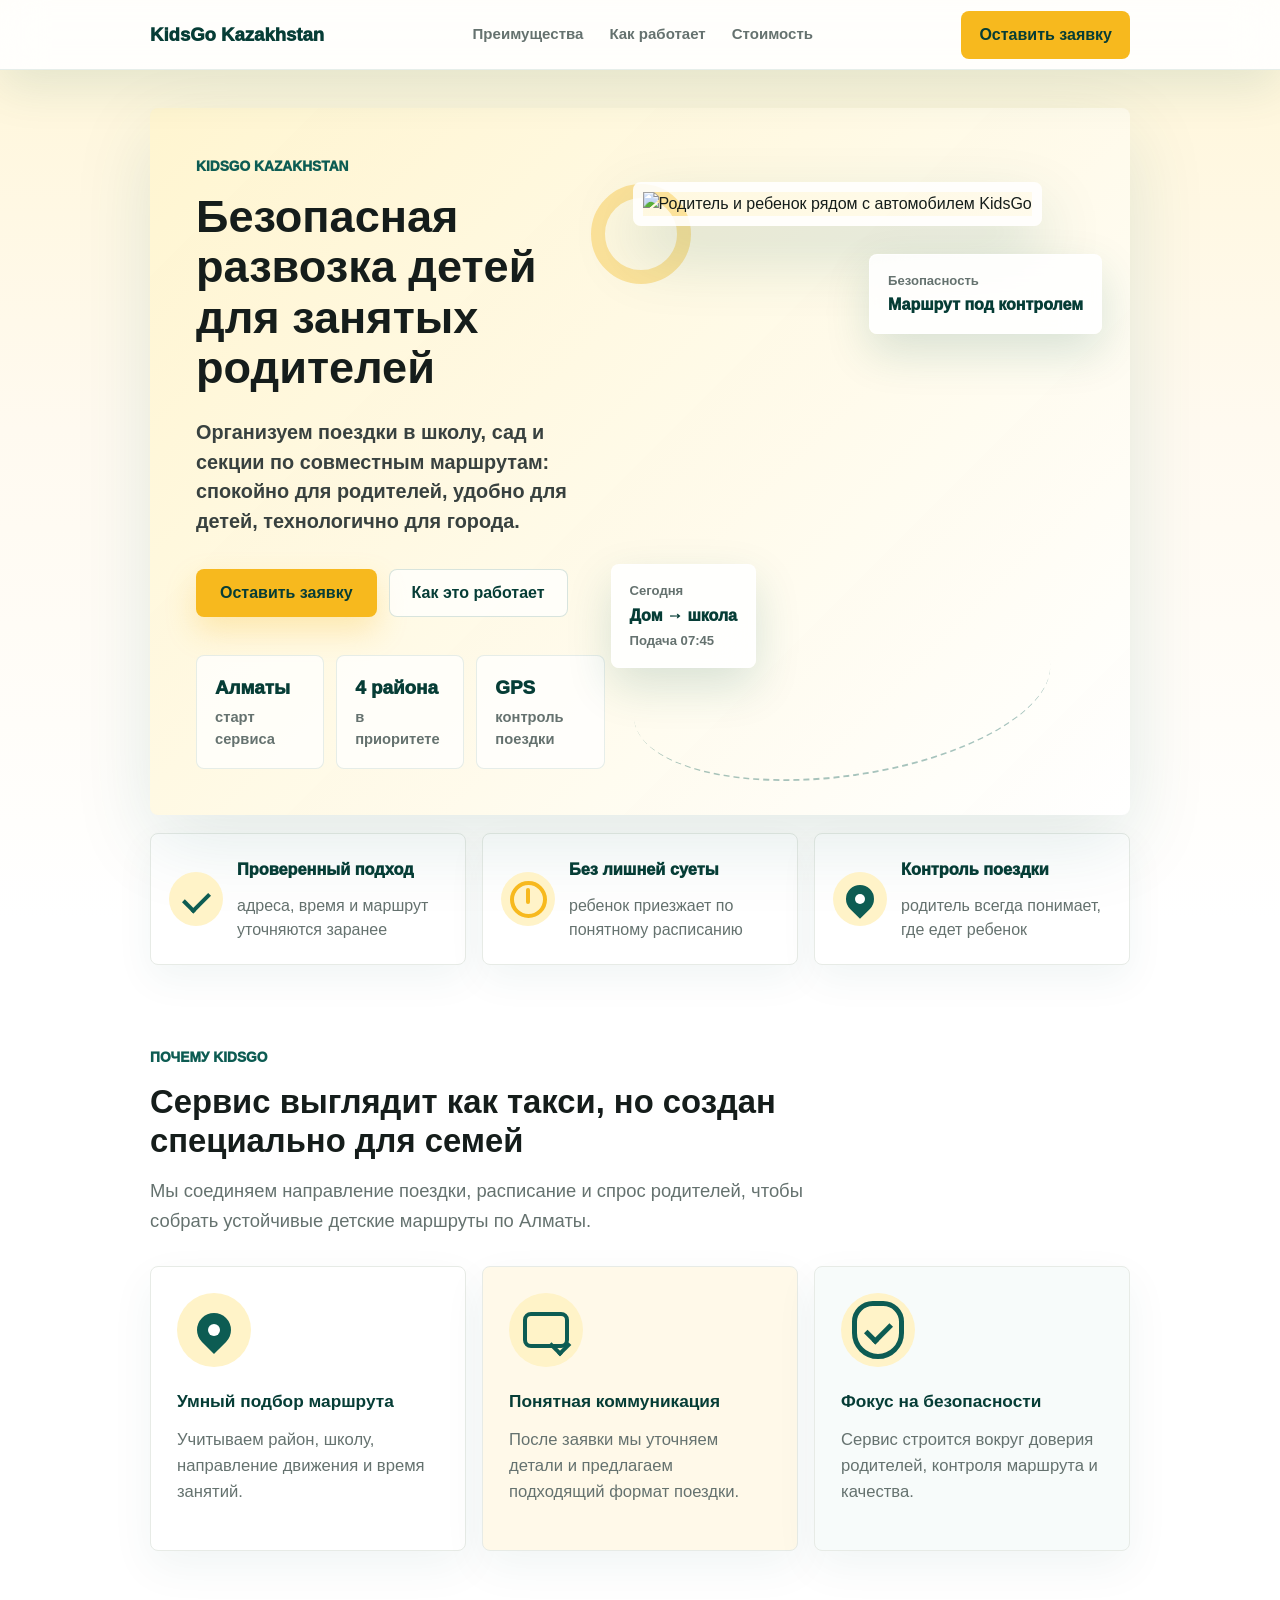
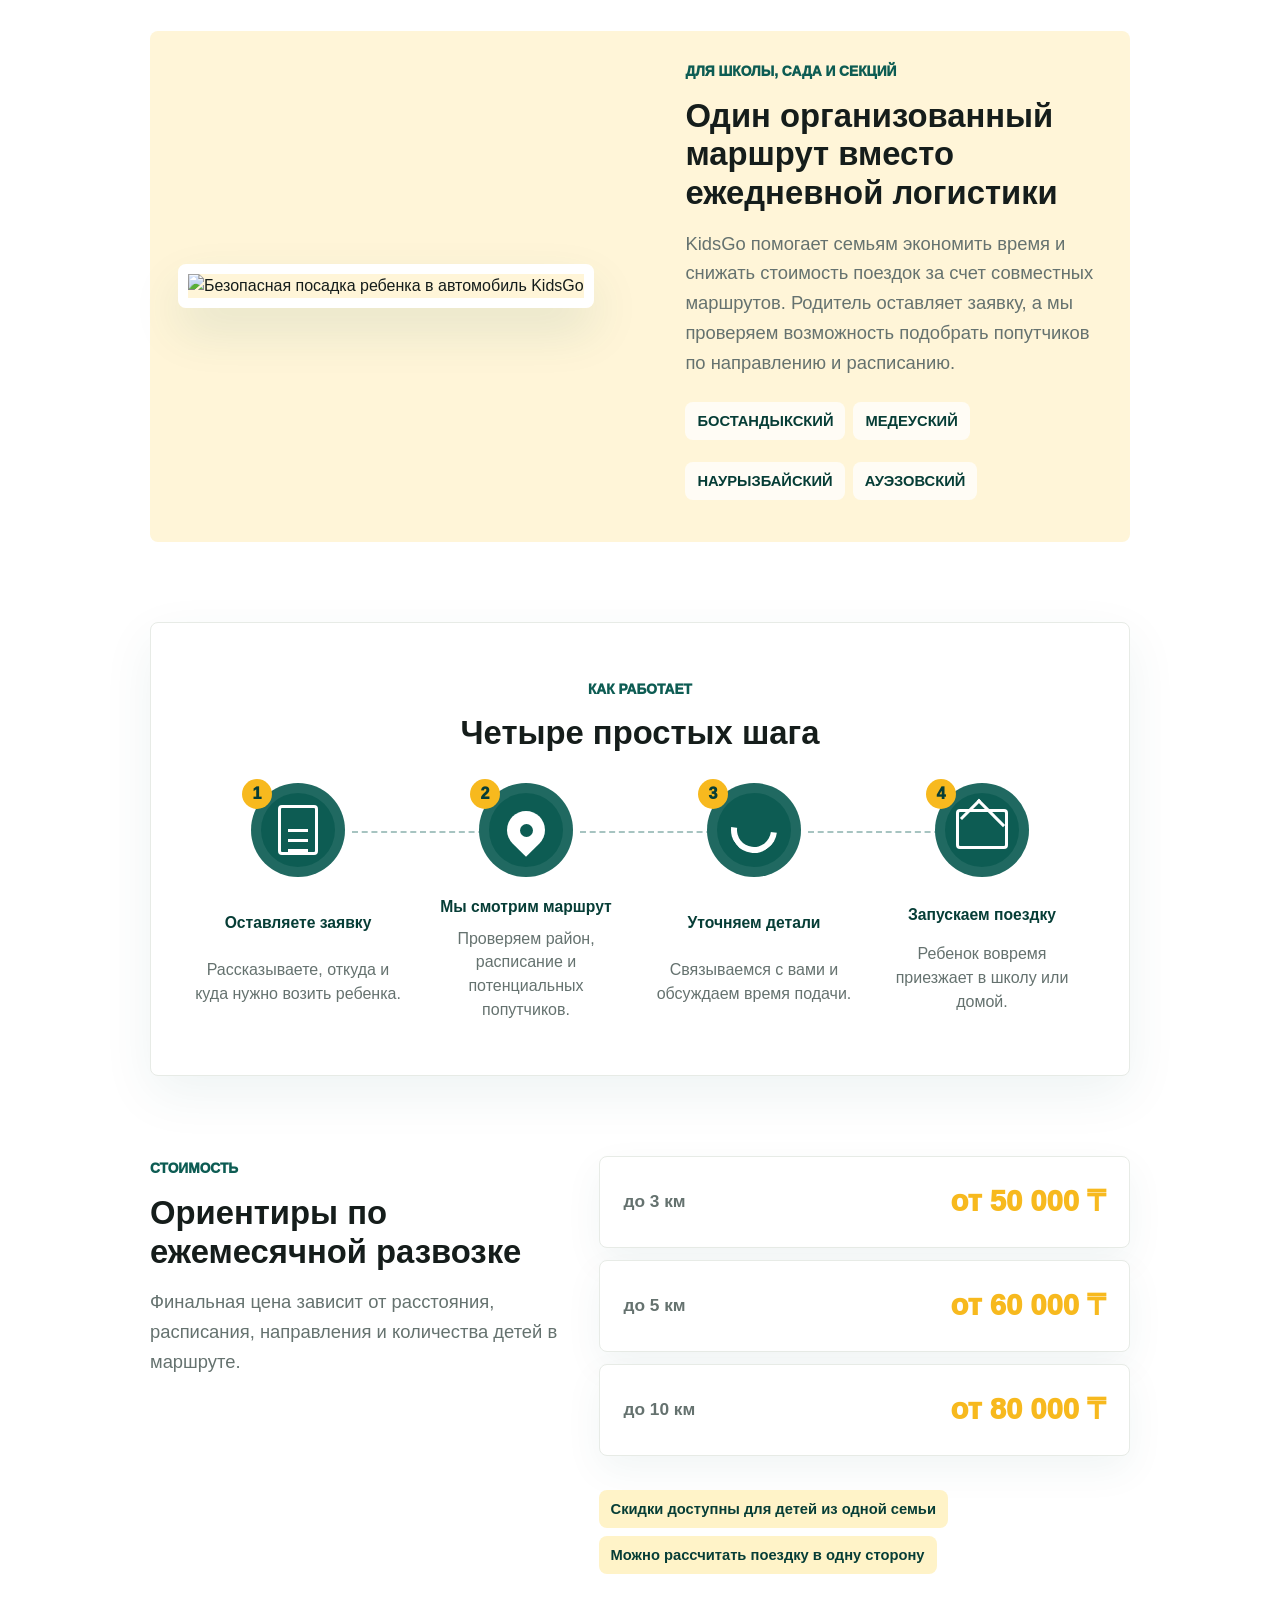
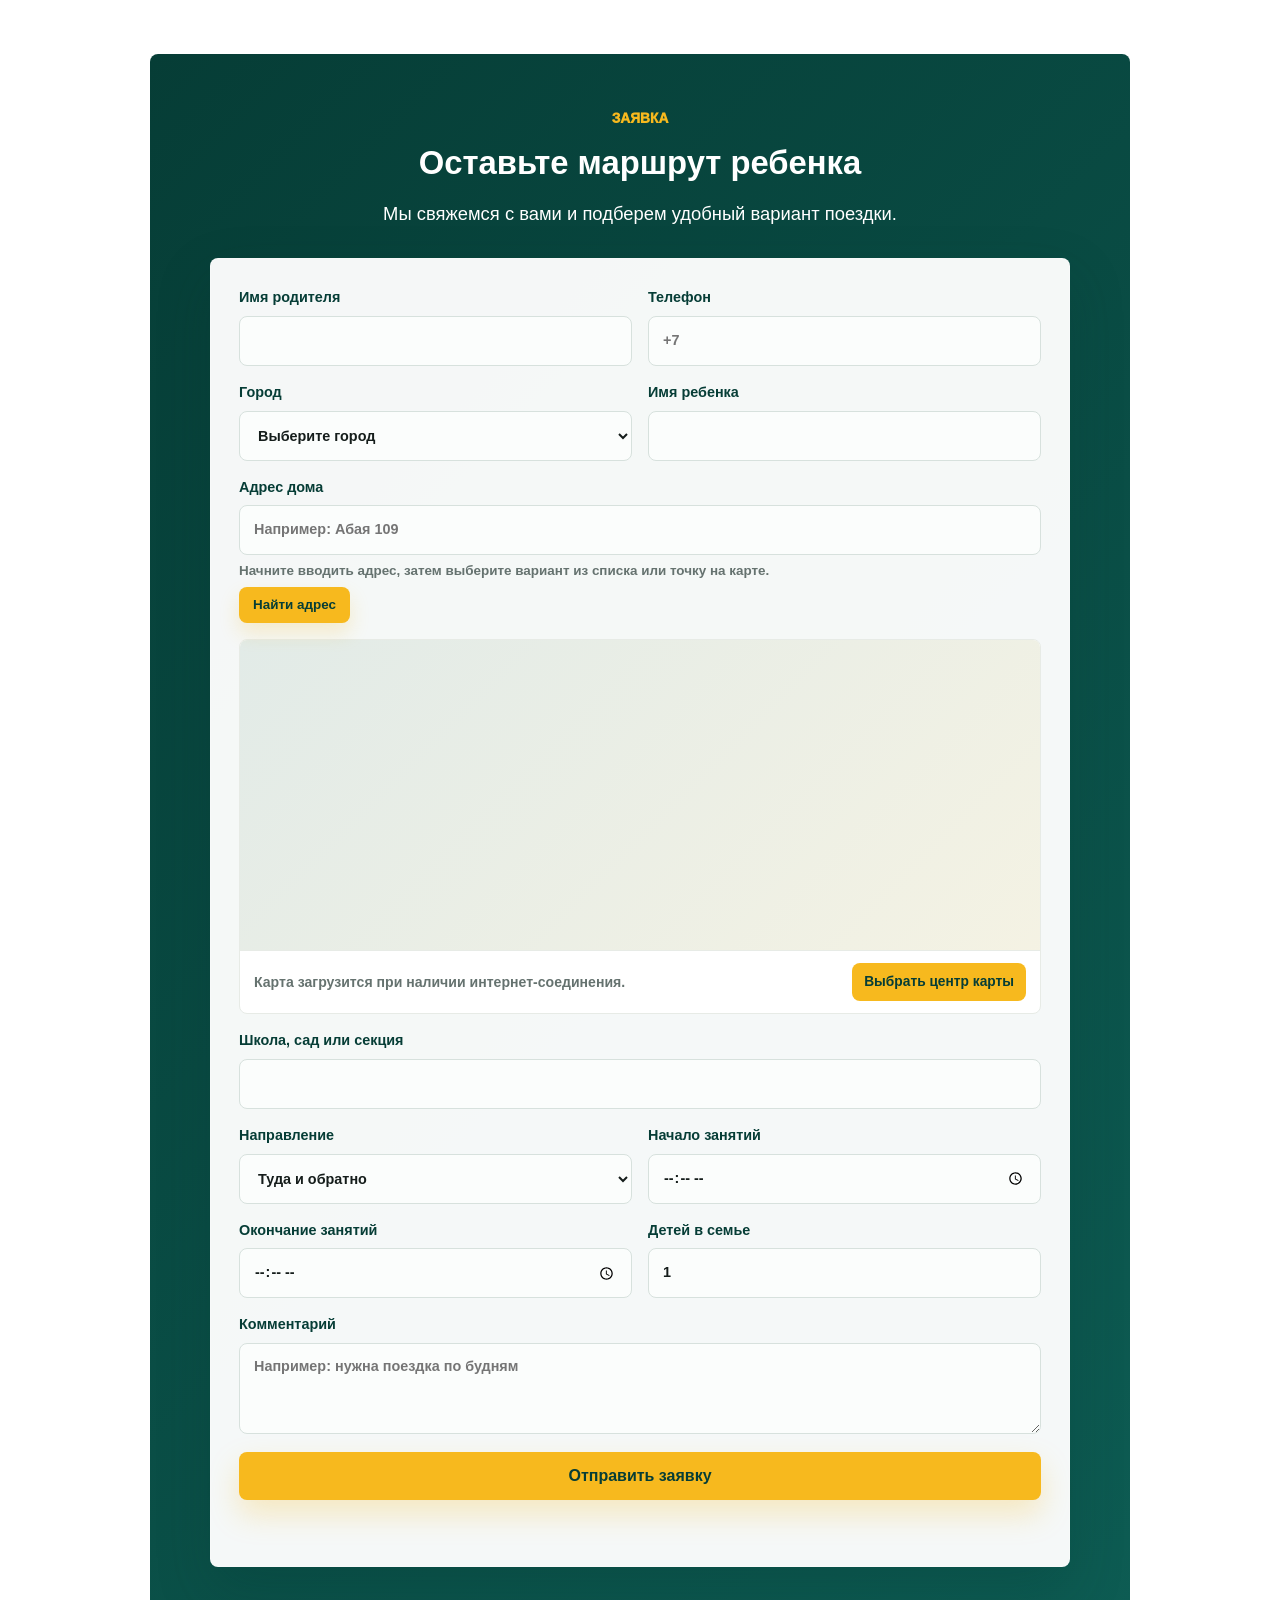
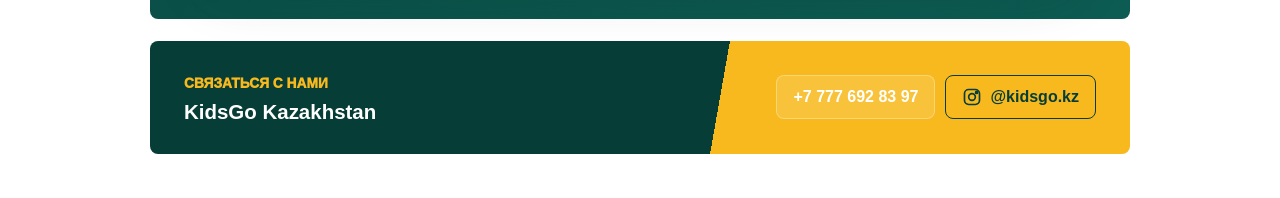
==== index.html @ fa51ca6f "Add files via upload" ====
<!doctype html>
<html lang="ru">
  <head>
    <meta charset="utf-8" />
    <meta name="viewport" content="width=device-width, initial-scale=1" />
    <title>KidsGo Kazakhstan</title>
    <meta
      name="description"
      content="KidsGo - современный сервис безопасной развозки детей в школу и домой в Алматы."
    />
    <link
      rel="stylesheet"
      href="https://unpkg.com/leaflet@1.9.4/dist/leaflet.css"
    />
    <link rel="stylesheet" href="styles.css" />
  </head>
  <body class="landing-page">
    <header class="landing-header">
      <a class="brand-lockup" href="#top" aria-label="KidsGo Kazakhstan">
        <span>KidsGo Kazakhstan</span>
      </a>
      <nav class="landing-nav" aria-label="Навигация">
        <a href="#why">Преимущества</a>
        <a href="#process">Как работает</a>
        <a href="#pricing">Стоимость</a>
      </nav>
      <a class="header-button" href="#request">Оставить заявку</a>
    </header>

    <main>
      <section class="hero-saas" id="top">
        <div class="hero-panel">
          <div class="hero-content">
            <span class="hero-kicker">KidsGo Kazakhstan</span>
            <h1>Безопасная развозка детей для занятых родителей</h1>
            <p>
              Организуем поездки в школу, сад и секции по совместным маршрутам:
              спокойно для родителей, удобно для детей, технологично для города.
            </p>
            <div class="hero-actions">
              <a class="primary-action" href="#request">Оставить заявку</a>
              <a class="secondary-action" href="#process">Как это работает</a>
            </div>
            <div class="hero-proof" aria-label="Ключевые показатели">
              <div>
                <strong>Алматы</strong>
                <span>старт сервиса</span>
              </div>
              <div>
                <strong>4 района</strong>
                <span>в приоритете</span>
              </div>
              <div>
                <strong>GPS</strong>
                <span>контроль поездки</span>
              </div>
            </div>
          </div>
          <div class="hero-media">
            <img src="assets/hero-parent-car.png" alt="Родитель и ребенок рядом с автомобилем KidsGo" />
            <div class="floating-card route-widget">
              <span>Сегодня</span>
              <strong>Дом → школа</strong>
              <small>Подача 07:45</small>
            </div>
            <div class="floating-card safety-widget">
              <span>Безопасность</span>
              <strong>Маршрут под контролем</strong>
            </div>
          </div>
        </div>
      </section>

      <section class="trust-strip" aria-label="Основные преимущества">
        <div>
          <span class="mini-icon check-icon"></span>
          <strong>Проверенный подход</strong>
          <p>адреса, время и маршрут уточняются заранее</p>
        </div>
        <div>
          <span class="mini-icon time-icon"></span>
          <strong>Без лишней суеты</strong>
          <p>ребенок приезжает по понятному расписанию</p>
        </div>
        <div>
          <span class="mini-icon location-icon"></span>
          <strong>Контроль поездки</strong>
          <p>родитель всегда понимает, где едет ребенок</p>
        </div>
      </section>

      <section class="section-block why-section" id="why">
        <div class="section-heading">
          <span>Почему KidsGo</span>
          <h2>Сервис выглядит как такси, но создан специально для семей</h2>
          <p>
            Мы соединяем направление поездки, расписание и спрос родителей, чтобы
            собрать устойчивые детские маршруты по Алматы.
          </p>
        </div>
        <div class="feature-grid">
          <article>
            <span class="feature-icon route-icon"></span>
            <h3>Умный подбор маршрута</h3>
            <p>Учитываем район, школу, направление движения и время занятий.</p>
          </article>
          <article>
            <span class="feature-icon chat-icon"></span>
            <h3>Понятная коммуникация</h3>
            <p>После заявки мы уточняем детали и предлагаем подходящий формат поездки.</p>
          </article>
          <article>
            <span class="feature-icon shield-soft-icon"></span>
            <h3>Фокус на безопасности</h3>
            <p>Сервис строится вокруг доверия родителей, контроля маршрута и качества.</p>
          </article>
        </div>
      </section>

      <section class="photo-story section-block">
        <div class="story-photo">
          <img src="assets/trust-ride.png" alt="Безопасная посадка ребенка в автомобиль KidsGo" />
        </div>
        <div class="story-copy">
          <span>Для школы, сада и секций</span>
          <h2>Один организованный маршрут вместо ежедневной логистики</h2>
          <p>
            KidsGo помогает семьям экономить время и снижать стоимость поездок за
            счет совместных маршрутов. Родитель оставляет заявку, а мы проверяем
            возможность подобрать попутчиков по направлению и расписанию.
          </p>
          <div class="district-pills">
            <span>Бостандыкский</span>
            <span>Медеуский</span>
            <span>Наурызбайский</span>
            <span>Ауэзовский</span>
          </div>
        </div>
      </section>

      <section class="section-block process-section" id="process">
        <div class="section-heading center">
          <span>Как работает</span>
          <h2>Четыре простых шага</h2>
        </div>
        <div class="process-track">
          <article>
            <span>1</span>
            <div class="process-icon form-step"></div>
            <h3>Оставляете заявку</h3>
            <p>Рассказываете, откуда и куда нужно возить ребенка.</p>
          </article>
          <article>
            <span>2</span>
            <div class="process-icon route-step"></div>
            <h3>Мы смотрим маршрут</h3>
            <p>Проверяем район, расписание и потенциальных попутчиков.</p>
          </article>
          <article>
            <span>3</span>
            <div class="process-icon call-step"></div>
            <h3>Уточняем детали</h3>
            <p>Связываемся с вами и обсуждаем время подачи.</p>
          </article>
          <article>
            <span>4</span>
            <div class="process-icon school-step"></div>
            <h3>Запускаем поездку</h3>
            <p>Ребенок вовремя приезжает в школу или домой.</p>
          </article>
        </div>
      </section>

      <section class="pricing-section section-block" id="pricing">
        <div class="section-heading">
          <span>Стоимость</span>
          <h2>Ориентиры по ежемесячной развозке</h2>
          <p>
            Финальная цена зависит от расстояния, расписания, направления и
            количества детей в маршруте.
          </p>
        </div>
        <div class="pricing-grid">
          <article>
            <span>до 3 км</span>
            <strong>от 50 000 ₸</strong>
          </article>
          <article>
            <span>до 5 км</span>
            <strong>от 60 000 ₸</strong>
          </article>
          <article>
            <span>до 10 км</span>
            <strong>от 80 000 ₸</strong>
          </article>
        </div>
        <div class="pricing-note">
          <span>Скидки доступны для детей из одной семьи</span>
          <span>Можно рассчитать поездку в одну сторону</span>
        </div>
      </section>

      <section class="application-section section-block" id="request">
        <div class="section-heading center">
          <span>Заявка</span>
          <h2>Оставьте маршрут ребенка</h2>
          <p>Мы свяжемся с вами и подберем удобный вариант поездки.</p>
        </div>

        <form class="lead-form compact-form" id="leadForm">
          <div class="form-grid">
            <label>
              Имя родителя
              <input name="parentName" autocomplete="name" required />
            </label>
            <label>
              Телефон
              <input
                name="phone"
                type="tel"
                inputmode="tel"
                autocomplete="tel"
                placeholder="+7"
                required
              />
            </label>
            <label>
              Город
              <select name="district" required>
                <option value="">Выберите город</option>
                <option>Алматы</option>
                <option>Астана</option>
                <option>Шымкент</option>
                <option>Другой город Казахстана</option>
              </select>
            </label>
            <label>
              Имя ребенка
              <input name="childName" required />
            </label>
            <label class="span-2 address-field">
              Адрес дома
              <input
                name="homeAddress"
                autocomplete="off"
                placeholder="Например: Абая 109"
                data-address-input
                required
              />
              <span class="address-status" data-address-status>
                Начните вводить адрес, затем выберите вариант из списка или точку на карте.
              </span>
              <div class="address-actions">
                <button type="button" data-search-address>Найти адрес</button>
              </div>
              <div class="address-suggestions" data-address-suggestions hidden></div>
            </label>
            <div class="span-2 address-map-shell">
              <div class="address-map" id="homeMap" aria-label="Карта для выбора адреса дома"></div>
              <div class="map-helper">
                <span data-map-helper>Если адреса нет в списке, поставьте точку на карте вручную.</span>
                <button type="button" data-use-map-center>Выбрать центр карты</button>
              </div>
              <input type="hidden" name="homeLat" data-home-lat />
              <input type="hidden" name="homeLng" data-home-lng />
            </div>
            <label class="span-2">
              Школа, сад или секция
              <input name="schoolAddress" required />
            </label>
            <label>
              Направление
              <select name="direction" required>
                <option>Туда и обратно</option>
                <option>Только утром</option>
                <option>Только домой</option>
              </select>
            </label>
            <label>
              Начало занятий
              <input name="startTime" type="time" required />
            </label>
            <label>
              Окончание занятий
              <input name="endTime" type="time" required />
            </label>
            <label>
              Детей в семье
              <input name="childrenCount" type="number" min="1" max="6" value="1" required />
            </label>
            <label class="span-2">
              Комментарий
              <textarea
                name="comment"
                rows="3"
                placeholder="Например: нужна поездка по будням"
              ></textarea>
            </label>
          </div>
          <button class="primary-action form-submit" type="submit">
            Отправить заявку
          </button>
          <p class="form-message" id="formMessage" role="status" aria-live="polite"></p>
        </form>
      </section>

      <section class="contact-section">
        <div>
          <span>Связаться с нами</span>
          <h2>KidsGo Kazakhstan</h2>
        </div>
        <div class="contact-actions">
          <a href="tel:+77776928397">+7 777 692 83 97</a>
          <a
            class="instagram-link"
            href="https://www.instagram.com/kidsgo.kz/"
            target="_blank"
            rel="noopener noreferrer"
            aria-label="Instagram KidsGo Kazakhstan"
          >
            <svg viewBox="0 0 24 24" aria-hidden="true">
              <rect x="3" y="3" width="18" height="18" rx="5"></rect>
              <circle cx="12" cy="12" r="4"></circle>
              <circle cx="17.5" cy="6.5" r="1.2"></circle>
            </svg>
            @kidsgo.kz
          </a>
        </div>
      </section>
    </main>

    <div class="toast" data-toast role="status" aria-live="polite"></div>
    <script src="https://unpkg.com/leaflet@1.9.4/dist/leaflet.js"></script>
    <script src="script.js"></script>
  </body>
</html>
---- styles.css ----
:root {
  --teal: #0d5c53;
  --teal-700: #08463f;
  --teal-900: #04312c;
  --yellow: #f4c430;
  --yellow-soft: #fff3bd;
  --coral: #ef7b65;
  --blue: #2f73b7;
  --sage: #e7f1ed;
  --cream: #fbfaf3;
  --white: #ffffff;
  --ink: #132522;
  --muted: #657571;
  --line: #dce8e3;
  --shadow: 0 18px 50px rgba(7, 60, 54, 0.14);
}

* {
  box-sizing: border-box;
}

html {
  scroll-behavior: smooth;
  scroll-padding-top: 68px;
}

body {
  margin: 0;
  color: var(--ink);
  background:
    linear-gradient(180deg, rgba(231, 241, 237, 0.7), rgba(251, 250, 243, 0)),
    var(--cream);
  font-family: Inter, "Segoe UI", Arial, sans-serif;
  line-height: 1.5;
}

a {
  color: inherit;
  text-decoration: none;
}

button,
input,
select,
textarea {
  font: inherit;
}

.site-header {
  position: sticky;
  top: 0;
  z-index: 20;
  display: flex;
  min-height: 74px;
  align-items: center;
  justify-content: space-between;
  gap: 22px;
  padding: 0 42px;
  border-bottom: 1px solid rgba(220, 232, 227, 0.92);
  background: rgba(255, 255, 255, 0.9);
  backdrop-filter: blur(18px);
}

.brand {
  display: inline-flex;
  align-items: center;
  gap: 12px;
  font-weight: 900;
}

.brand-mark {
  display: grid;
  width: 44px;
  height: 44px;
  place-items: center;
  border-radius: 8px;
  color: var(--teal-900);
  background: var(--yellow);
  box-shadow: 0 10px 24px rgba(244, 196, 48, 0.22);
}

.brand strong,
.brand small {
  display: block;
}

.brand small {
  color: var(--muted);
  font-size: 0.76rem;
  font-weight: 800;
}

.site-nav {
  display: flex;
  align-items: center;
  gap: 28px;
  color: var(--muted);
  font-size: 0.95rem;
  font-weight: 800;
}

.site-nav a {
  transition: color 0.2s ease;
}

.site-nav a:hover {
  color: var(--teal);
}

.menu-button {
  display: none;
  width: 44px;
  height: 44px;
  padding: 0;
  border: 1px solid var(--line);
  border-radius: 8px;
  background: var(--white);
}

.menu-button span {
  display: block;
  width: 20px;
  height: 2px;
  margin: 5px auto;
  background: var(--teal);
}

.button {
  display: inline-flex;
  min-height: 48px;
  align-items: center;
  justify-content: center;
  padding: 0 22px;
  border: 1px solid transparent;
  border-radius: 8px;
  cursor: pointer;
  font-weight: 900;
  transition: transform 0.2s ease, box-shadow 0.2s ease, background 0.2s ease;
}

.button:hover {
  transform: translateY(-1px);
}

.button-primary {
  color: var(--teal-900);
  background: var(--yellow);
  box-shadow: 0 14px 30px rgba(244, 196, 48, 0.28);
}

.button-light {
  color: var(--white);
  border-color: rgba(255, 255, 255, 0.46);
  background: rgba(255, 255, 255, 0.13);
}

.button-outline {
  color: var(--teal);
  border-color: rgba(13, 92, 83, 0.35);
  background: var(--white);
}

.button-danger {
  color: #982817;
  border-color: #f0b7ac;
  background: #fff2ef;
}

.hero {
  min-height: 82vh;
  display: flex;
  align-items: center;
  padding: 92px 42px;
  color: var(--white);
  background:
    linear-gradient(90deg, rgba(4, 49, 44, 0.94) 0%, rgba(13, 92, 83, 0.82) 44%, rgba(13, 92, 83, 0.2) 100%),
    url("assets/kidsgo-hero.png") center right / cover no-repeat;
}

.hero-copy {
  width: min(680px, 100%);
}

.eyebrow {
  margin: 0 0 12px;
  color: var(--yellow);
  font-size: 0.78rem;
  font-weight: 900;
  letter-spacing: 0;
  text-transform: uppercase;
}

.hero h1 {
  margin: 0;
  font-size: clamp(3.4rem, 8vw, 6.8rem);
  line-height: 0.95;
  letter-spacing: 0;
}

.hero-lead {
  max-width: 620px;
  margin: 24px 0 0;
  color: rgba(255, 255, 255, 0.93);
  font-size: clamp(1.06rem, 2vw, 1.38rem);
}

.hero-actions,
.manager-tools,
.contact-links {
  display: flex;
  flex-wrap: wrap;
  gap: 12px;
}

.hero-actions {
  margin-top: 34px;
}

.hero-metrics {
  display: grid;
  grid-template-columns: repeat(3, minmax(0, 1fr));
  gap: 12px;
  margin-top: 42px;
}

.hero-metrics div {
  min-height: 104px;
  padding: 18px;
  border: 1px solid rgba(255, 255, 255, 0.22);
  border-radius: 8px;
  background: rgba(255, 255, 255, 0.12);
}

.hero-metrics strong,
.hero-metrics span {
  display: block;
}

.hero-metrics strong {
  color: var(--yellow);
  font-size: 1.55rem;
}

.hero-metrics span {
  margin-top: 4px;
  color: rgba(255, 255, 255, 0.84);
  font-size: 0.92rem;
}

.service-strip {
  display: flex;
  min-height: 76px;
  align-items: center;
  justify-content: center;
  gap: 14px;
  padding: 0 28px;
  overflow-x: auto;
  color: var(--teal-900);
  background: var(--yellow);
  font-weight: 950;
  white-space: nowrap;
}

.service-strip span {
  padding: 8px 10px;
}

.section {
  width: min(1180px, calc(100% - 40px));
  margin: 0 auto;
  padding: 90px 0;
}

.section-heading,
.section-copy,
.request-copy {
  max-width: 760px;
}

.section-heading {
  margin-bottom: 34px;
}

.section h2,
.manager-hero h1,
.manager-board h2,
.contact-band h2 {
  margin: 0;
  color: var(--teal-900);
  font-size: clamp(2rem, 4vw, 3.1rem);
  line-height: 1.08;
  letter-spacing: 0;
}

.section p,
.manager-hero p {
  color: var(--muted);
  font-size: 1.08rem;
}

.intro-grid {
  display: grid;
  grid-template-columns: minmax(0, 0.86fr) minmax(420px, 1.14fr);
  gap: 54px;
  align-items: center;
}

.route-preview {
  overflow: hidden;
  border: 1px solid var(--line);
  border-radius: 8px;
  background: var(--white);
  box-shadow: var(--shadow);
}

.route-map {
  position: relative;
  min-height: 350px;
  overflow: hidden;
  background:
    linear-gradient(90deg, rgba(13, 92, 83, 0.1) 1px, transparent 1px),
    linear-gradient(rgba(13, 92, 83, 0.1) 1px, transparent 1px),
    linear-gradient(135deg, #f9fcfa 0%, #e8f3ee 52%, #fff4c6 100%);
  background-size: 42px 42px, 42px 42px, auto;
}

.map-line {
  position: absolute;
  height: 9px;
  border-radius: 999px;
}

.map-line-main {
  left: 14%;
  top: 58%;
  width: 72%;
  background: var(--yellow);
  box-shadow: 0 0 0 8px rgba(244, 196, 48, 0.22);
  transform: rotate(-17deg);
}

.map-line-side {
  left: 32%;
  top: 47%;
  width: 32%;
  background: var(--coral);
  transform: rotate(19deg);
}

.map-pin {
  position: absolute;
  z-index: 2;
  display: inline-flex;
  min-width: 78px;
  min-height: 42px;
  align-items: center;
  justify-content: center;
  padding: 0 14px;
  border-radius: 8px;
  color: var(--white);
  background: var(--teal);
  font-weight: 900;
  box-shadow: 0 12px 24px rgba(7, 60, 54, 0.16);
}

.map-pin-home {
  left: 10%;
  bottom: 20%;
}

.map-pin-school {
  right: 9%;
  top: 22%;
  color: var(--teal-900);
  background: var(--yellow);
}

.map-pin-child {
  left: 38%;
  top: 34%;
  background: var(--blue);
}

.route-preview-footer {
  display: grid;
  grid-template-columns: repeat(2, minmax(0, 1fr));
  border-top: 1px solid var(--line);
}

.route-preview-footer span {
  padding: 18px;
  color: var(--muted);
  font-weight: 850;
}

.route-preview-footer span + span {
  border-left: 1px solid var(--line);
}

.section-soft {
  width: 100%;
  max-width: none;
  padding-right: max(20px, calc((100% - 1180px) / 2));
  padding-left: max(20px, calc((100% - 1180px) / 2));
  background: var(--white);
}

.steps-grid {
  display: grid;
  grid-template-columns: repeat(3, minmax(0, 1fr));
  gap: 18px;
}

.step-card {
  min-height: 258px;
  padding: 26px;
  border: 1px solid var(--line);
  border-radius: 8px;
  background: #f9fcfa;
}

.step-card:nth-child(2) {
  background: #fff9df;
}

.step-card:nth-child(3) {
  background: #f1f7ff;
}

.step-number {
  display: inline-flex;
  width: 46px;
  height: 46px;
  align-items: center;
  justify-content: center;
  border-radius: 8px;
  color: var(--teal-900);
  background: var(--yellow);
  font-weight: 950;
}

.step-card h3 {
  margin: 22px 0 10px;
  color: var(--teal-900);
  font-size: 1.26rem;
}

.step-card p {
  margin: 0;
  color: var(--muted);
}

.trust-section {
  display: grid;
  grid-template-columns: minmax(0, 0.88fr) minmax(360px, 1.12fr);
  gap: 24px;
  align-items: stretch;
}

.trust-card,
.trust-list article {
  border-radius: 8px;
}

.trust-card {
  padding: 34px;
  background: var(--white);
  box-shadow: var(--shadow);
}

.trust-card-dark {
  color: var(--white);
  background:
    linear-gradient(135deg, rgba(13, 92, 83, 0.96), rgba(4, 49, 44, 0.98)),
    var(--teal);
}

.trust-card h2,
.trust-card p {
  color: var(--white);
}

.trust-card p {
  opacity: 0.88;
}

.trust-list {
  display: grid;
  gap: 14px;
}

.trust-list article {
  display: grid;
  gap: 8px;
  padding: 24px;
  border: 1px solid var(--line);
  background: var(--white);
}

.trust-list strong {
  color: var(--teal-900);
  font-size: 1.16rem;
}

.trust-list span {
  color: var(--muted);
}

.request-section {
  display: grid;
  grid-template-columns: minmax(320px, 0.65fr) minmax(0, 1fr);
  gap: 36px;
  align-items: start;
  width: 100%;
  max-width: none;
  padding-right: max(20px, calc((100% - 1180px) / 2));
  padding-left: max(20px, calc((100% - 1180px) / 2));
  background: var(--teal);
}

.request-copy {
  position: sticky;
  top: 104px;
}

.request-copy h2,
.request-copy p {
  color: var(--white);
}

.request-copy p {
  opacity: 0.86;
}

.lead-form {
  padding: 30px;
  border: 1px solid rgba(255, 255, 255, 0.26);
  border-radius: 8px;
  background: var(--white);
  box-shadow: 0 24px 70px rgba(4, 49, 44, 0.22);
}

.form-grid {
  display: grid;
  grid-template-columns: repeat(2, minmax(0, 1fr));
  gap: 18px;
}

label {
  display: grid;
  gap: 8px;
  color: var(--teal-900);
  font-size: 0.92rem;
  font-weight: 900;
}

.span-2 {
  grid-column: span 2;
}

input,
select,
textarea {
  width: 100%;
  min-height: 48px;
  padding: 11px 13px;
  border: 1px solid #cfded8;
  border-radius: 8px;
  color: var(--ink);
  background: #fbfdfc;
  outline: 0;
}

textarea {
  resize: vertical;
}

input:focus,
select:focus,
textarea:focus {
  border-color: var(--yellow);
  box-shadow: 0 0 0 3px rgba(244, 196, 48, 0.24);
}

.consent {
  display: flex;
  align-items: flex-start;
  gap: 10px;
  margin: 18px 0;
  color: var(--muted);
  font-weight: 700;
}

.consent input {
  width: 18px;
  min-height: 18px;
  margin-top: 3px;
}

.form-submit {
  width: 100%;
}

.form-message {
  min-height: 24px;
  margin: 14px 0 0;
  color: var(--teal);
  font-weight: 900;
}

.contact-band {
  display: flex;
  width: min(1180px, calc(100% - 40px));
  align-items: center;
  justify-content: space-between;
  gap: 24px;
  margin: 34px auto;
  padding: 32px;
  border-radius: 8px;
  color: var(--white);
  background: var(--teal-900);
}

.contact-band h2 {
  color: var(--white);
}

.contact-links a {
  display: inline-flex;
  min-height: 44px;
  align-items: center;
  padding: 0 16px;
  border: 1px solid rgba(255, 255, 255, 0.25);
  border-radius: 8px;
  color: var(--white);
  background: rgba(255, 255, 255, 0.1);
  font-weight: 900;
}

.site-footer {
  display: flex;
  justify-content: space-between;
  gap: 18px;
  padding: 26px 42px;
  color: var(--muted);
  background: var(--white);
}

.site-footer a {
  color: var(--teal);
  font-weight: 900;
}

.toast {
  position: fixed;
  right: 22px;
  bottom: 22px;
  z-index: 50;
  max-width: min(360px, calc(100% - 44px));
  padding: 14px 16px;
  border-radius: 8px;
  color: var(--white);
  background: var(--teal-900);
  box-shadow: var(--shadow);
  opacity: 0;
  pointer-events: none;
  transform: translateY(10px);
  transition: opacity 0.2s ease, transform 0.2s ease;
}

.toast.is-visible {
  opacity: 1;
  transform: translateY(0);
}

.manager-page {
  background: #f3f7f5;
}

.manager-header-bar {
  background: rgba(255, 255, 255, 0.94);
}

.manager-shell {
  width: min(1220px, calc(100% - 40px));
  margin: 0 auto;
  padding: 34px 0 70px;
}

.manager-hero {
  display: flex;
  align-items: end;
  justify-content: space-between;
  gap: 24px;
  margin-bottom: 22px;
  padding: 34px;
  border-radius: 8px;
  color: var(--white);
  background:
    linear-gradient(135deg, rgba(13, 92, 83, 0.98), rgba(4, 49, 44, 0.96)),
    var(--teal);
}

.manager-hero h1 {
  max-width: 760px;
  color: var(--white);
}

.manager-hero p {
  max-width: 780px;
  margin-bottom: 0;
  color: rgba(255, 255, 255, 0.84);
}

.stat-grid {
  display: grid;
  grid-template-columns: repeat(4, minmax(0, 1fr));
  gap: 14px;
  margin-bottom: 22px;
}

.stat-card {
  min-height: 128px;
  padding: 22px;
  border: 1px solid var(--line);
  border-radius: 8px;
  background: var(--white);
}

.stat-card span,
.stat-card strong {
  display: block;
}

.stat-card span {
  color: var(--muted);
  font-weight: 850;
}

.stat-card strong {
  margin-top: 16px;
  color: var(--teal);
  font-size: 2.5rem;
  line-height: 1;
}

.stat-card-accent {
  border-color: rgba(244, 196, 48, 0.6);
  background: var(--yellow-soft);
}

.manager-board {
  margin-top: 22px;
  padding: 28px;
  border: 1px solid var(--line);
  border-radius: 8px;
  background: var(--white);
}

.board-heading {
  display: flex;
  align-items: end;
  justify-content: space-between;
  gap: 18px;
  margin-bottom: 20px;
}

.board-note {
  padding: 8px 10px;
  border-radius: 8px;
  color: var(--teal);
  background: var(--sage);
  font-size: 0.88rem;
  font-weight: 900;
}

.route-groups {
  display: grid;
  grid-template-columns: repeat(2, minmax(0, 1fr));
  gap: 16px;
}

.route-card,
.lead-card {
  border: 1px solid var(--line);
  border-radius: 8px;
  background: #fbfdfc;
}

.route-card {
  padding: 20px;
}

.route-card-head {
  display: flex;
  align-items: center;
  gap: 12px;
  margin-bottom: 12px;
}

.route-index {
  display: inline-flex;
  min-width: 58px;
  min-height: 34px;
  align-items: center;
  justify-content: center;
  border-radius: 8px;
  color: var(--teal-900);
  background: var(--yellow);
  font-weight: 950;
}

.route-card-head strong {
  color: var(--teal-900);
  font-size: 1.12rem;
}

.route-meta {
  display: flex;
  flex-wrap: wrap;
  gap: 8px;
  margin-bottom: 16px;
}

.route-meta span {
  padding: 7px 9px;
  border-radius: 8px;
  color: var(--muted);
  background: var(--white);
  font-size: 0.86rem;
  font-weight: 850;
}

.address-stack {
  display: grid;
  gap: 10px;
}

.address-stack div {
  display: grid;
  gap: 3px;
  padding: 12px;
  border-left: 4px solid var(--teal);
  border-radius: 8px;
  background: var(--white);
}

.address-stack span,
.address-stack small,
.lead-date,
.lead-address-grid span {
  color: var(--muted);
  font-size: 0.84rem;
  font-weight: 800;
}

.address-stack strong {
  color: var(--ink);
}

.lead-list {
  display: grid;
  gap: 14px;
}

.lead-card {
  padding: 20px;
}

.lead-card-main {
  display: flex;
  align-items: start;
  justify-content: space-between;
  gap: 16px;
  margin-bottom: 16px;
}

.lead-card h3 {
  margin: 4px 0 2px;
  color: var(--teal-900);
  font-size: 1.16rem;
}

.lead-card p {
  margin: 0;
  color: var(--muted);
}

.lead-card select {
  max-width: 170px;
}

.lead-address-grid {
  display: grid;
  grid-template-columns: repeat(4, minmax(0, 1fr));
  gap: 10px;
}

.lead-address-grid div {
  min-height: 94px;
  padding: 12px;
  border-radius: 8px;
  background: var(--white);
}

.lead-address-grid strong,
.lead-address-grid span {
  display: block;
}

.lead-address-grid strong {
  margin-top: 6px;
  color: var(--ink);
}

.lead-comment {
  margin-top: 14px;
  padding: 12px;
  border-radius: 8px;
  color: var(--muted);
  background: #fff9df;
}

.empty-state {
  margin: 0;
  padding: 28px;
  border: 1px dashed #bfd0ca;
  border-radius: 8px;
  color: var(--muted);
  background: #fbfdfc;
  text-align: center;
  font-weight: 900;
}

body.landing-page {
  min-height: 100vh;
  color: #111a18;
  background:
    radial-gradient(circle at 80% 2%, rgba(244, 196, 48, 0.22), transparent 24rem),
    linear-gradient(180deg, #fbfaf3 0%, #fffdf7 48%, #fbfaf3 100%);
}

.landing-shell {
  width: min(940px, calc(100% - 44px));
  margin: 0 auto;
  padding: 24px 0 34px;
}

.poster-hero,
.compact-benefits,
.price-card,
.work-flow,
.note-grid,
.landing-contact,
.application-card {
  width: 100%;
  margin-right: auto;
  margin-left: auto;
}

.poster-hero {
  position: relative;
  display: grid;
  grid-template-columns: minmax(300px, 0.88fr) minmax(300px, 1.12fr);
  gap: 16px;
  align-items: center;
  min-height: 430px;
  overflow: hidden;
  padding: 38px 30px;
  border-radius: 8px 8px 0 0;
  background: var(--white);
}

.poster-copy {
  position: relative;
  z-index: 2;
}

.poster-logo {
  display: flex;
  align-items: baseline;
  margin-bottom: 14px;
  color: var(--teal-900);
  font-size: clamp(3.8rem, 9vw, 6.5rem);
  font-weight: 950;
  letter-spacing: 0;
  line-height: 0.88;
}

.poster-logo strong {
  color: #f4a900;
}

.poster-copy h1 {
  max-width: 420px;
  margin: 0;
  color: #111;
  font-size: clamp(1.58rem, 3.6vw, 2.28rem);
  line-height: 1.18;
  letter-spacing: 0;
}

.poster-copy p {
  max-width: 430px;
  margin: 16px 0 0;
  color: #202826;
  font-size: 1.12rem;
  font-weight: 650;
}

.poster-visual {
  position: relative;
  z-index: 1;
  width: 100%;
  height: 380px;
  overflow: hidden;
  border-radius: 8px;
}

.poster-visual::after {
  position: absolute;
  inset: 0;
  content: "";
  background:
    linear-gradient(90deg, rgba(255, 253, 247, 0.88) 0%, rgba(255, 253, 247, 0.26) 24%, rgba(255, 253, 247, 0) 54%),
    linear-gradient(0deg, #fffdf7 0%, rgba(255, 253, 247, 0) 24%);
}

.poster-visual img {
  width: 100%;
  height: 100%;
  object-fit: contain;
  object-position: center;
  background: #fffdf7;
}

.compact-benefits {
  display: grid;
  grid-template-columns: repeat(3, minmax(0, 1fr));
  gap: 14px;
  padding: 18px 30px 26px;
  background: #fffdf7;
}

.compact-benefits article {
  display: grid;
  grid-template-columns: 72px 1fr;
  gap: 14px;
  align-items: center;
  min-height: 118px;
}

.compact-benefits h2 {
  margin: 0;
  color: var(--teal-900);
  font-size: 1.38rem;
  line-height: 1.05;
  text-transform: uppercase;
}

.compact-benefits p {
  margin: 8px 0 0;
  color: #202826;
  font-size: 1rem;
}

.benefit-icon {
  position: relative;
  display: inline-grid;
  width: 68px;
  height: 68px;
  place-items: center;
}

.shield-icon::before {
  width: 48px;
  height: 56px;
  border: 6px solid var(--teal-900);
  border-radius: 24px 24px 28px 28px;
  content: "";
}

.shield-icon::after {
  position: absolute;
  width: 22px;
  height: 12px;
  border-bottom: 6px solid var(--teal-900);
  border-left: 6px solid var(--teal-900);
  content: "";
  transform: rotate(-45deg);
}

.clock-icon::before {
  width: 58px;
  height: 58px;
  border: 7px solid #f4a900;
  border-radius: 50%;
  content: "";
}

.clock-icon::after {
  position: absolute;
  width: 6px;
  height: 24px;
  border-radius: 999px;
  background: #f4a900;
  box-shadow: 10px 16px 0 -1px #f4a900;
  content: "";
}

.pin-icon::before {
  width: 56px;
  height: 56px;
  border-radius: 50% 50% 50% 0;
  background: var(--teal-900);
  content: "";
  transform: rotate(-45deg);
}

.pin-icon::after {
  position: absolute;
  width: 18px;
  height: 18px;
  border-radius: 50%;
  background: #fffdf7;
  content: "";
}

.price-card {
  overflow: hidden;
  border: 1px solid rgba(4, 49, 44, 0.18);
  border-radius: 8px;
  background: var(--white);
  box-shadow: 0 18px 44px rgba(7, 60, 54, 0.09);
}

.price-head,
.price-row {
  display: grid;
  grid-template-columns: 1fr 1.4fr;
  align-items: center;
  text-align: center;
}

.price-head {
  min-height: 64px;
  color: var(--white);
  background: var(--teal-900);
  font-size: 1.05rem;
  font-weight: 950;
  text-transform: uppercase;
}

.price-head span,
.price-row span,
.price-row strong {
  padding: 0 24px;
}

.price-head span + span,
.price-row strong {
  border-left: 1px solid rgba(4, 49, 44, 0.18);
}

.price-row {
  min-height: 82px;
  border-top: 1px solid rgba(4, 49, 44, 0.14);
}

.price-row span {
  color: #111;
  font-size: 1.18rem;
  font-weight: 850;
}

.price-row strong {
  color: #f4a900;
  font-size: clamp(2rem, 4vw, 3rem);
  font-weight: 950;
  line-height: 1;
}

.work-flow {
  margin-top: 22px;
  padding: 26px 28px 24px;
  border-radius: 8px;
  background: var(--white);
  box-shadow: 0 16px 36px rgba(7, 60, 54, 0.08);
}

.work-flow h2 {
  margin: 0 0 18px;
  color: var(--teal-900);
  font-size: clamp(1.8rem, 3.4vw, 2.35rem);
  line-height: 1;
  text-align: center;
  text-transform: uppercase;
}

.flow-steps {
  display: grid;
  grid-template-columns: repeat(4, minmax(0, 1fr));
  gap: 22px;
}

.flow-step {
  position: relative;
  display: grid;
  justify-items: center;
  gap: 10px;
  text-align: center;
}

.flow-step:not(:last-child)::after {
  position: absolute;
  top: 45px;
  left: calc(50% + 46px);
  width: calc(100% - 70px);
  border-top: 3px dashed var(--teal-900);
  content: "";
  opacity: 0.85;
}

.flow-number {
  position: absolute;
  top: -6px;
  left: calc(50% - 54px);
  z-index: 2;
  display: grid;
  width: 30px;
  height: 30px;
  place-items: center;
  border-radius: 50%;
  color: var(--teal-900);
  background: #f4a900;
  font-size: 1.05rem;
  font-weight: 950;
}

.flow-icon {
  position: relative;
  display: grid;
  width: 88px;
  height: 88px;
  place-items: center;
  border-radius: 50%;
  background:
    radial-gradient(circle at 35% 20%, rgba(255, 255, 255, 0.24), transparent 38%),
    var(--teal-900);
  box-shadow: 0 10px 22px rgba(4, 49, 44, 0.16);
}

.flow-icon::before,
.flow-icon::after {
  position: absolute;
  content: "";
}

.flow-form::before {
  width: 36px;
  height: 44px;
  border: 3px solid var(--white);
  border-radius: 4px;
}

.flow-form::after {
  width: 22px;
  height: 3px;
  background: var(--white);
  box-shadow: 0 10px 0 var(--white), 0 20px 0 var(--white);
}

.flow-route::before {
  width: 36px;
  height: 36px;
  border-radius: 50% 50% 50% 0;
  background: var(--white);
  transform: rotate(-45deg);
}

.flow-route::after {
  width: 13px;
  height: 13px;
  border-radius: 50%;
  background: var(--teal-900);
}

.flow-phone::before {
  width: 34px;
  height: 34px;
  border: 6px solid var(--white);
  border-top-color: transparent;
  border-right-color: transparent;
  border-radius: 50%;
  transform: rotate(-38deg);
}

.flow-school::before {
  bottom: 25px;
  width: 46px;
  height: 34px;
  border: 3px solid var(--white);
  border-radius: 3px;
}

.flow-school::after {
  top: 22px;
  width: 34px;
  height: 24px;
  border-top: 3px solid var(--white);
  border-left: 3px solid var(--white);
  transform: rotate(45deg);
}

.flow-step p {
  max-width: 150px;
  margin: 0;
  color: #111;
  font-size: 1rem;
  font-weight: 850;
  line-height: 1.22;
}

.note-grid {
  display: grid;
  grid-template-columns: 1.4fr 0.9fr;
  gap: 22px;
  padding: 22px 0;
}

.info-note,
.discount-note {
  display: flex;
  min-height: 96px;
  align-items: center;
  gap: 18px;
  padding: 20px 24px;
  border-radius: 8px;
}

.info-note {
  background: #fff4e2;
}

.discount-note {
  color: var(--teal-900);
  background: #f4a900;
}

.info-note span,
.discount-note span {
  display: inline-grid;
  flex: 0 0 auto;
  width: 58px;
  height: 58px;
  place-items: center;
  border-radius: 50%;
  color: var(--white);
  background: var(--teal-900);
  font-size: 2rem;
  font-weight: 950;
}

.discount-note span {
  color: var(--teal-900);
  background: transparent;
  font-size: 2.8rem;
}

.info-note p,
.discount-note p {
  margin: 0;
  font-size: 1rem;
  font-weight: 850;
}

.landing-contact {
  display: flex;
  align-items: center;
  justify-content: space-between;
  gap: 20px;
  margin-top: 22px;
  padding: 26px 28px;
  border-radius: 8px;
  color: var(--white);
  background:
    linear-gradient(100deg, var(--teal-900) 0%, var(--teal-900) 56%, #f4a900 56%, #f4a900 100%),
    var(--teal-900);
  box-shadow: 0 18px 44px rgba(7, 60, 54, 0.14);
}

.landing-contact p,
.landing-contact h2 {
  margin: 0;
}

.landing-contact p {
  color: var(--yellow);
  font-size: clamp(1.25rem, 2.2vw, 1.55rem);
  font-weight: 900;
  line-height: 1.08;
}

.landing-contact h2 {
  color: var(--white);
  margin-top: 4px;
  font-size: clamp(1.25rem, 2.2vw, 1.55rem);
  font-weight: 900;
  line-height: 1.08;
}

.landing-contact-links {
  display: flex;
  flex-wrap: wrap;
  justify-content: flex-end;
  gap: 8px;
}

.landing-contact-links a {
  display: inline-flex;
  min-height: 42px;
  align-items: center;
  justify-content: center;
  gap: 8px;
  padding: 0 13px;
  border: 1px solid rgba(255, 255, 255, 0.34);
  border-radius: 8px;
  color: var(--white);
  background: rgba(255, 255, 255, 0.12);
  font-size: 0.95rem;
  font-weight: 900;
  line-height: 1;
}

.landing-contact-links a:last-child {
  color: var(--teal-900);
  border-color: var(--white);
  background: var(--white);
}

.landing-contact-links .instagram-link {
  color: var(--teal-900);
  border-color: var(--teal-900);
  background: var(--yellow);
}

.instagram-link svg {
  width: 20px;
  height: 20px;
  fill: none;
  stroke: currentColor;
  stroke-width: 2;
}

.application-card {
  display: grid;
  overflow: hidden;
  border-radius: 8px;
  background: var(--teal-900);
  box-shadow: 0 22px 54px rgba(7, 60, 54, 0.18);
}

.application-copy {
  padding: 28px 30px 24px;
  color: var(--white);
  text-align: center;
  border-bottom: 1px solid rgba(255, 255, 255, 0.18);
}

.application-copy p {
  margin: 0 0 8px;
  color: var(--white);
  font-size: clamp(2rem, 4vw, 3rem);
  font-weight: 950;
  line-height: 1;
  text-transform: uppercase;
}

.application-copy h2 {
  margin: 0;
  color: var(--yellow);
  font-size: clamp(1.1rem, 2vw, 1.45rem);
  line-height: 1.25;
}

.contact-mini {
  display: grid;
  gap: 8px;
  margin-top: 26px;
  padding-top: 22px;
  border-top: 1px solid rgba(255, 255, 255, 0.28);
  color: rgba(255, 255, 255, 0.92);
  font-size: 1.08rem;
  font-weight: 800;
}

.compact-form {
  border: 0;
  border-radius: 0;
  box-shadow: none;
}

.application-card .lead-form {
  padding: 30px;
}

.landing-page .toast {
  background: var(--teal-900);
}

@media (max-width: 980px) {
  .site-header {
    padding: 0 20px;
  }

  .site-nav {
    position: absolute;
    top: 74px;
    right: 20px;
    left: 20px;
    display: none;
    padding: 16px;
    border: 1px solid var(--line);
    border-radius: 8px;
    background: var(--white);
    box-shadow: var(--shadow);
  }

  .site-nav.is-open {
    display: grid;
  }

  .menu-button {
    display: block;
  }

  .header-cta {
    display: none;
  }

  .hero {
    min-height: 74vh;
    padding: 70px 20px;
    background:
      linear-gradient(90deg, rgba(4, 49, 44, 0.95), rgba(13, 92, 83, 0.8), rgba(13, 92, 83, 0.46)),
      url("assets/kidsgo-hero.png") center right / cover no-repeat;
  }

  .intro-grid,
  .trust-section,
  .request-section {
    grid-template-columns: 1fr;
  }

  .request-copy {
    position: static;
  }

  .steps-grid,
  .stat-grid,
  .route-groups,
  .lead-address-grid {
    grid-template-columns: repeat(2, minmax(0, 1fr));
  }

  .poster-hero {
    grid-template-columns: 1fr;
    min-height: auto;
  }

  .poster-visual {
    height: 320px;
    width: 100%;
    opacity: 1;
  }

  .compact-benefits,
  .application-card {
    grid-template-columns: 1fr;
  }

  .flow-steps {
    grid-template-columns: repeat(2, minmax(0, 1fr));
    row-gap: 26px;
  }

  .flow-step::after {
    display: none;
  }

  .note-grid {
    grid-template-columns: 1fr;
  }

  .landing-contact {
    align-items: flex-start;
    flex-direction: column;
    background:
      linear-gradient(135deg, var(--teal-900), var(--teal-700)),
      var(--teal-900);
  }

  .landing-contact-links {
    justify-content: flex-start;
  }

  .manager-hero,
  .board-heading,
  .contact-band,
  .site-footer {
    align-items: flex-start;
    flex-direction: column;
  }
}

@media (max-width: 680px) {
  .section {
    width: min(100% - 28px, 1180px);
    padding: 66px 0;
  }

  .section-soft,
  .request-section {
    padding-right: 14px;
    padding-left: 14px;
  }

  .hero {
    min-height: auto;
    padding: 58px 14px 68px;
  }

  .hero-metrics,
  .steps-grid,
  .form-grid,
  .stat-grid,
  .route-groups,
  .lead-address-grid,
  .route-preview-footer {
    grid-template-columns: 1fr;
  }

  .span-2 {
    grid-column: span 1;
  }

  .lead-form,
  .manager-hero,
  .manager-board {
    padding: 20px;
  }

  .landing-shell {
    width: min(100% - 20px, 940px);
    padding-top: 10px;
  }

  .poster-hero {
    min-height: auto;
    padding: 26px 18px 18px;
  }

  .poster-visual {
    height: 250px;
  }

  .compact-benefits {
    padding: 18px;
  }

  .compact-benefits article {
    grid-template-columns: 62px 1fr;
  }

  .benefit-icon {
    width: 58px;
    height: 58px;
    transform: scale(0.82);
    transform-origin: left center;
  }

  .price-head,
  .price-row {
    grid-template-columns: 1fr;
  }

  .price-head {
    gap: 4px;
    padding: 14px 0;
  }

  .price-head span,
  .price-row span,
  .price-row strong {
    padding: 0 22px;
    border-left: 0;
  }

  .price-head span + span,
  .price-row strong {
    border-left: 0;
  }

  .price-row {
    gap: 8px;
    min-height: 110px;
    padding: 18px 0;
  }

  .price-row span {
    font-size: 1.22rem;
  }

  .work-flow {
    padding: 22px 16px;
  }

  .flow-steps {
    grid-template-columns: 1fr;
  }

  .flow-icon {
    width: 78px;
    height: 78px;
  }

  .flow-number {
    left: calc(50% - 48px);
  }

  .info-note,
  .discount-note {
    align-items: flex-start;
    padding: 18px;
  }

  .landing-contact {
    padding: 22px 18px;
  }

  .landing-contact-links {
    width: 100%;
  }

  .landing-contact-links a {
    width: 100%;
  }

  .application-copy {
    padding: 26px 20px;
  }

  .manager-shell {
    width: calc(100% - 28px);
    padding-top: 20px;
  }

  .lead-card-main {
    flex-direction: column;
  }

  .lead-card select {
    max-width: none;
  }

  .contact-band {
    width: calc(100% - 28px);
    padding: 24px;
  }

  .route-preview-footer span + span {
    border-top: 1px solid var(--line);
    border-left: 0;
  }
}

/* KidsGo 2026 premium landing redesign */
body.landing-page {
  --kg-green: #0d5c53;
  --kg-green-dark: #063d36;
  --kg-yellow: #f7b91e;
  --kg-yellow-soft: #fff3c8;
  --kg-cream: #fffaf0;
  --kg-paper: #ffffff;
  --kg-ink: #151d1b;
  --kg-muted: #65726f;
  --kg-line: #e7ebe6;
  --kg-pink: #f35c9b;
  --kg-coral: #de4b2a;
  margin: 0;
  color: var(--kg-ink);
  background:
    linear-gradient(180deg, #fff6d8 0, #fffaf0 430px, #ffffff 920px),
    #ffffff;
  font-family: Inter, "Segoe UI", Arial, sans-serif;
}

.landing-page main {
  width: min(980px, calc(100% - 96px));
  margin: 0 auto;
  padding: 18px 0 44px;
}

.landing-header {
  position: sticky;
  top: 0;
  z-index: 30;
  display: grid;
  grid-template-columns: auto 1fr auto;
  gap: 22px;
  align-items: center;
  width: 100%;
  min-height: 70px;
  margin: 0 auto;
  padding: 10px max(48px, calc((100vw - 980px) / 2));
  border: 0;
  border-bottom: 1px solid rgba(13, 92, 83, 0.1);
  border-radius: 0;
  background: rgba(255, 255, 255, 0.9);
  box-shadow: 0 18px 48px rgba(13, 92, 83, 0.11);
  backdrop-filter: blur(22px);
}

.brand-lockup {
  display: inline-flex;
  align-items: center;
  color: var(--kg-green-dark);
  font-size: 1.16rem;
  font-weight: 950;
}

.brand-symbol {
  display: grid;
  width: 42px;
  height: 42px;
  place-items: center;
  border-radius: 8px;
  color: var(--kg-green-dark);
  background: var(--kg-yellow);
  font-size: 0.95rem;
  box-shadow: 0 10px 28px rgba(247, 185, 30, 0.34);
}

.landing-nav {
  display: flex;
  justify-content: center;
  gap: 26px;
  color: var(--kg-muted);
  font-size: 0.94rem;
  font-weight: 820;
}

.landing-nav a:hover {
  color: var(--kg-green);
}

.header-button,
.primary-action,
.secondary-action {
  display: inline-flex;
  min-height: 48px;
  align-items: center;
  justify-content: center;
  border-radius: 8px;
  font-weight: 900;
}

.header-button {
  padding: 0 18px;
  color: var(--kg-green-dark);
  background: var(--kg-yellow);
}

.hero-saas {
  padding-top: 20px;
}

.hero-panel {
  position: relative;
  display: grid;
  grid-template-columns: minmax(0, 0.95fr) minmax(360px, 1.05fr);
  gap: 28px;
  align-items: center;
  min-height: 670px;
  overflow: hidden;
  padding: 46px;
  border-radius: 8px;
  background:
    linear-gradient(135deg, rgba(255, 244, 204, 0.92), rgba(255, 255, 255, 0.94)),
    var(--kg-paper);
  box-shadow: 0 26px 80px rgba(13, 92, 83, 0.12);
}

.hero-panel::before,
.hero-panel::after {
  position: absolute;
  content: "";
  pointer-events: none;
}

.hero-panel::before {
  right: 8%;
  bottom: 38px;
  width: 420px;
  height: 170px;
  border-bottom: 2px dashed rgba(13, 92, 83, 0.36);
  border-radius: 50%;
  transform: rotate(-8deg);
}

.hero-panel::after {
  left: 45%;
  top: 76px;
  width: 72px;
  height: 72px;
  border: 14px solid rgba(247, 185, 30, 0.36);
  border-radius: 50%;
}

.hero-content {
  position: relative;
  z-index: 2;
}

.hero-kicker,
.section-heading span,
.story-copy span,
.contact-section span {
  display: inline-flex;
  margin-bottom: 14px;
  color: var(--kg-green);
  font-size: 0.86rem;
  font-weight: 940;
  text-transform: uppercase;
}

.hero-content h1 {
  max-width: 640px;
  margin: 0;
  color: var(--kg-ink);
  font-size: 2.82rem;
  line-height: 1.12;
  letter-spacing: 0;
}

.hero-content p {
  max-width: 560px;
  margin: 24px 0 0;
  color: #38413f;
  font-size: 1.24rem;
  font-weight: 650;
}

.hero-actions {
  display: flex;
  flex-wrap: wrap;
  gap: 12px;
  margin-top: 32px;
}

.primary-action {
  padding: 0 24px;
  border: 0;
  color: var(--kg-green-dark);
  background: var(--kg-yellow);
  box-shadow: 0 14px 30px rgba(247, 185, 30, 0.26);
  cursor: pointer;
}

.secondary-action {
  padding: 0 22px;
  color: var(--kg-green-dark);
  border: 1px solid rgba(13, 92, 83, 0.16);
  background: rgba(255, 255, 255, 0.72);
}

.hero-proof {
  display: grid;
  grid-template-columns: repeat(3, minmax(0, 1fr));
  gap: 12px;
  max-width: 580px;
  margin-top: 38px;
}

.hero-proof div {
  min-height: 96px;
  padding: 18px;
  border: 1px solid rgba(13, 92, 83, 0.1);
  border-radius: 8px;
  background: rgba(255, 255, 255, 0.74);
}

.hero-proof strong,
.hero-proof span {
  display: block;
}

.hero-proof strong {
  color: var(--kg-green-dark);
  font-size: 1.18rem;
  font-weight: 950;
}

.hero-proof span {
  margin-top: 4px;
  color: var(--kg-muted);
  font-size: 0.92rem;
  font-weight: 740;
}

.hero-media {
  position: relative;
  z-index: 2;
  min-height: 560px;
}

.hero-media img {
  width: 100%;
  height: 560px;
  object-fit: cover;
  object-position: center;
  border: 10px solid rgba(255, 255, 255, 0.86);
  border-radius: 8px;
  box-shadow: 0 28px 64px rgba(13, 92, 83, 0.19);
}

.floating-card {
  position: absolute;
  display: grid;
  gap: 3px;
  padding: 16px 18px;
  border: 1px solid rgba(255, 255, 255, 0.78);
  border-radius: 8px;
  background: rgba(255, 255, 255, 0.88);
  box-shadow: 0 18px 46px rgba(13, 92, 83, 0.16);
  backdrop-filter: blur(18px);
}

.floating-card span,
.floating-card small {
  color: var(--kg-muted);
  font-size: 0.82rem;
  font-weight: 820;
}

.floating-card strong {
  color: var(--kg-green-dark);
  font-size: 1rem;
  font-weight: 950;
}

.route-widget {
  left: -22px;
  bottom: 74px;
}

.safety-widget {
  right: -18px;
  top: 72px;
}

.trust-strip {
  display: grid;
  grid-template-columns: repeat(3, minmax(0, 1fr));
  gap: 16px;
  margin-top: 18px;
}

.trust-strip div {
  display: grid;
  grid-template-columns: 54px 1fr;
  column-gap: 14px;
  align-items: center;
  min-height: 132px;
  padding: 18px;
  border: 1px solid var(--kg-line);
  border-radius: 8px;
  background: var(--kg-paper);
  box-shadow: 0 14px 38px rgba(13, 92, 83, 0.06);
}

.trust-strip strong {
  color: var(--kg-green-dark);
  font-size: 1.02rem;
  font-weight: 950;
}

.trust-strip p {
  grid-column: 2;
  margin: 3px 0 0;
  color: var(--kg-muted);
  font-size: 1rem;
  line-height: 1.5;
}

.mini-icon,
.feature-icon,
.process-icon {
  position: relative;
  display: grid;
  place-items: center;
  border-radius: 50%;
}

.mini-icon {
  grid-row: span 2;
  width: 54px;
  height: 54px;
  background: var(--kg-yellow-soft);
}

.check-icon::before {
  width: 21px;
  height: 12px;
  border-bottom: 4px solid var(--kg-green);
  border-left: 4px solid var(--kg-green);
  content: "";
  transform: rotate(-45deg);
}

.time-icon::before {
  width: 29px;
  height: 29px;
  border: 4px solid var(--kg-yellow);
  border-radius: 50%;
  content: "";
}

.time-icon::after {
  position: absolute;
  width: 4px;
  height: 16px;
  border-radius: 999px;
  background: var(--kg-yellow);
  content: "";
  transform: translateY(-3px);
}

.location-icon::before {
  width: 28px;
  height: 28px;
  border-radius: 50% 50% 50% 0;
  background: var(--kg-green);
  content: "";
  transform: rotate(-45deg);
}

.location-icon::after {
  position: absolute;
  width: 10px;
  height: 10px;
  border-radius: 50%;
  background: var(--kg-paper);
  content: "";
}

.section-block {
  margin-top: 80px;
  scroll-margin-top: 68px;
}

#top,
#why,
#process,
#pricing,
#request {
  scroll-margin-top: 68px;
}

.section-heading {
  max-width: 720px;
  margin-bottom: 30px;
}

.section-heading.center {
  margin-right: auto;
  margin-left: auto;
  text-align: center;
}

.section-heading h2,
.story-copy h2,
.contact-section h2 {
  margin: 0;
  color: var(--kg-ink);
  font-size: 2.05rem;
  line-height: 1.18;
  letter-spacing: 0;
}

.section-heading p,
.story-copy p {
  margin: 16px 0 0;
  color: var(--kg-muted);
  font-size: 1.15rem;
  line-height: 1.62;
}

.feature-grid {
  display: grid;
  grid-template-columns: repeat(3, minmax(0, 1fr));
  gap: 16px;
}

.feature-grid article {
  min-height: 285px;
  padding: 26px;
  border: 1px solid var(--kg-line);
  border-radius: 8px;
  background: var(--kg-paper);
  box-shadow: 0 16px 44px rgba(13, 92, 83, 0.06);
}

.feature-grid article:nth-child(2) {
  background: #fff9e9;
}

.feature-grid article:nth-child(3) {
  background: #f7fbfa;
}

.feature-icon {
  width: 74px;
  height: 74px;
  margin-bottom: 22px;
  background: var(--kg-yellow-soft);
}

.route-icon::before,
.chat-icon::before,
.shield-soft-icon::before,
.route-icon::after,
.chat-icon::after,
.shield-soft-icon::after {
  position: absolute;
  content: "";
}

.route-icon::before {
  width: 34px;
  height: 34px;
  border-radius: 50% 50% 50% 0;
  background: var(--kg-green);
  transform: rotate(-45deg);
}

.route-icon::after {
  width: 12px;
  height: 12px;
  border-radius: 50%;
  background: var(--kg-paper);
}

.chat-icon::before {
  width: 38px;
  height: 28px;
  border: 4px solid var(--kg-green);
  border-radius: 8px;
}

.chat-icon::after {
  left: 43px;
  top: 44px;
  width: 12px;
  height: 12px;
  border-right: 4px solid var(--kg-green);
  border-bottom: 4px solid var(--kg-green);
  transform: rotate(45deg);
}

.shield-soft-icon::before {
  width: 42px;
  height: 48px;
  border: 5px solid var(--kg-green);
  border-radius: 24px 24px 30px 30px;
}

.shield-soft-icon::after {
  width: 20px;
  height: 11px;
  border-bottom: 5px solid var(--kg-green);
  border-left: 5px solid var(--kg-green);
  transform: rotate(-45deg);
}

.feature-grid h3 {
  margin: 0;
  color: var(--kg-green-dark);
  font-size: 1.08rem;
}

.feature-grid p {
  margin: 12px 0 0;
  color: var(--kg-muted);
  font-size: 1.04rem;
  line-height: 1.58;
}

.photo-story {
  display: grid;
  grid-template-columns: minmax(0, 1fr) minmax(360px, 0.88fr);
  gap: 34px;
  align-items: center;
  padding: 28px;
  border-radius: 8px;
  background: #fff5d8;
}

.story-photo img {
  width: 100%;
  height: 430px;
  object-fit: cover;
  border: 10px solid var(--kg-paper);
  border-radius: 8px;
  box-shadow: 0 22px 50px rgba(13, 92, 83, 0.11);
}

.district-pills {
  display: flex;
  flex-wrap: wrap;
  gap: 8px;
  margin-top: 24px;
}

.district-pills span,
.pricing-note span {
  display: inline-flex;
  min-height: 38px;
  align-items: center;
  padding: 0 12px;
  border-radius: 8px;
  color: var(--kg-green-dark);
  background: rgba(255, 255, 255, 0.74);
  font-size: 0.92rem;
  font-weight: 870;
}

.process-section {
  padding: 54px 44px;
  border: 1px solid var(--kg-line);
  border-radius: 8px;
  background: var(--kg-paper);
  box-shadow: 0 18px 52px rgba(13, 92, 83, 0.07);
}

.process-track {
  display: grid;
  grid-template-columns: repeat(4, minmax(0, 1fr));
  gap: 22px;
}

.process-track article {
  position: relative;
  display: grid;
  justify-items: center;
  text-align: center;
}

.process-track article:not(:last-child)::after {
  position: absolute;
  top: 48px;
  left: calc(50% + 54px);
  width: calc(100% - 64px);
  border-top: 2px dashed rgba(13, 92, 83, 0.36);
  content: "";
}

.process-track article > span {
  position: absolute;
  top: -4px;
  left: calc(50% - 56px);
  z-index: 3;
  display: grid;
  width: 30px;
  height: 30px;
  place-items: center;
  border-radius: 50%;
  color: var(--kg-green-dark);
  background: var(--kg-yellow);
  font-weight: 950;
}

.process-icon {
  width: 94px;
  height: 94px;
  margin-bottom: 18px;
  background: var(--kg-green);
  box-shadow: inset 0 0 0 10px rgba(255, 255, 255, 0.08);
}

.process-icon::before,
.process-icon::after {
  position: absolute;
  content: "";
}

.form-step::before {
  width: 34px;
  height: 44px;
  border: 3px solid var(--kg-paper);
  border-radius: 4px;
}

.form-step::after {
  width: 20px;
  height: 3px;
  background: var(--kg-paper);
  box-shadow: 0 10px 0 var(--kg-paper), 0 20px 0 var(--kg-paper);
}

.route-step::before {
  width: 38px;
  height: 38px;
  border-radius: 50% 50% 50% 0;
  background: var(--kg-paper);
  transform: rotate(-45deg);
}

.route-step::after {
  width: 13px;
  height: 13px;
  border-radius: 50%;
  background: var(--kg-green);
}

.call-step::before {
  width: 34px;
  height: 34px;
  border: 6px solid var(--kg-paper);
  border-top-color: transparent;
  border-right-color: transparent;
  border-radius: 50%;
  transform: rotate(-38deg);
}

.school-step::before {
  bottom: 28px;
  width: 46px;
  height: 34px;
  border: 3px solid var(--kg-paper);
  border-radius: 4px;
}

.school-step::after {
  top: 25px;
  width: 34px;
  height: 24px;
  border-top: 3px solid var(--kg-paper);
  border-left: 3px solid var(--kg-paper);
  transform: rotate(45deg);
}

.process-track h3 {
  margin: 0;
  color: var(--kg-green-dark);
  font-size: 0.98rem;
}

.process-track p {
  margin: 8px 0 0;
  color: var(--kg-muted);
  font-size: 1rem;
  line-height: 1.48;
}

.pricing-section {
  display: grid;
  grid-template-columns: minmax(0, 0.78fr) minmax(420px, 1fr);
  gap: 34px;
  align-items: start;
}

.pricing-grid {
  display: grid;
  gap: 12px;
}

.pricing-grid article {
  display: flex;
  min-height: 92px;
  align-items: center;
  justify-content: space-between;
  gap: 18px;
  padding: 22px 24px;
  border: 1px solid var(--kg-line);
  border-radius: 8px;
  background: var(--kg-paper);
  box-shadow: 0 14px 38px rgba(13, 92, 83, 0.06);
}

.pricing-grid span {
  color: var(--kg-muted);
  font-size: 1.08rem;
  font-weight: 880;
}

.pricing-grid strong {
  color: var(--kg-yellow);
  font-size: 1.82rem;
  font-weight: 950;
}

.pricing-note {
  grid-column: 2;
  display: flex;
  flex-wrap: wrap;
  gap: 8px;
}

.pricing-note span {
  background: var(--kg-yellow-soft);
}

.application-section {
  padding: 52px;
  border-radius: 8px;
  background:
    linear-gradient(135deg, var(--kg-green-dark), var(--kg-green)),
    var(--kg-green);
}

.application-section .section-heading span,
.application-section .section-heading h2,
.application-section .section-heading p {
  color: var(--kg-paper);
}

.application-section .section-heading span {
  color: var(--kg-yellow);
}

.landing-page .lead-form {
  width: min(860px, 100%);
  margin: 0 auto;
  padding: 28px;
  border: 1px solid rgba(255, 255, 255, 0.18);
  border-radius: 8px;
  background: rgba(255, 255, 255, 0.96);
  box-shadow: 0 22px 54px rgba(4, 49, 44, 0.22);
}

.landing-page .form-grid {
  display: grid;
  grid-template-columns: repeat(2, minmax(0, 1fr));
  gap: 16px;
}

.landing-page label {
  display: grid;
  gap: 7px;
  color: var(--kg-green-dark);
  font-size: 0.9rem;
  font-weight: 870;
}

.landing-page .span-2 {
  grid-column: span 2;
}

.landing-page input,
.landing-page select,
.landing-page textarea {
  width: 100%;
  min-height: 50px;
  padding: 12px 14px;
  border: 1px solid #d7e1dd;
  border-radius: 8px;
  color: var(--kg-ink);
  background: #fbfdfc;
  outline: 0;
}

.landing-page textarea {
  resize: vertical;
}

.landing-page input:focus,
.landing-page select:focus,
.landing-page textarea:focus {
  border-color: var(--kg-yellow);
  box-shadow: 0 0 0 3px rgba(247, 185, 30, 0.22);
}

.address-field {
  position: relative;
}

.address-status {
  color: var(--kg-muted);
  font-size: 0.84rem;
  font-weight: 720;
  line-height: 1.35;
}

.address-actions {
  display: flex;
  justify-content: flex-start;
}

.address-actions button {
  min-height: 36px;
  padding: 0 14px;
  border: 0;
  border-radius: 8px;
  color: var(--kg-green-dark);
  background: var(--kg-yellow);
  box-shadow: 0 10px 20px rgba(247, 185, 30, 0.2);
  cursor: pointer;
  font-size: 0.84rem;
  font-weight: 900;
}

.address-actions button:hover {
  background: var(--kg-yellow-dark);
}

.address-suggestions {
  position: absolute;
  top: calc(100% + 8px);
  right: 0;
  left: 0;
  z-index: 12;
  overflow: hidden;
  border: 1px solid var(--kg-line);
  border-radius: 8px;
  background: var(--kg-paper);
  box-shadow: 0 18px 42px rgba(6, 61, 54, 0.16);
}

.suggestion-item {
  display: grid;
  width: 100%;
  grid-template-columns: 38px 1fr;
  gap: 12px;
  align-items: start;
  padding: 13px 14px;
  border: 0;
  border-bottom: 1px solid var(--kg-line);
  color: var(--kg-ink);
  background: var(--kg-paper);
  text-align: left;
  cursor: pointer;
}

.suggestion-item:last-child {
  border-bottom: 0;
}

.suggestion-item:hover {
  background: #fff8e5;
}

.suggestion-icon {
  position: relative;
  display: inline-grid;
  width: 30px;
  height: 30px;
  place-items: center;
  border-radius: 50%;
  background: var(--kg-yellow-soft);
}

.suggestion-icon::before {
  width: 16px;
  height: 16px;
  border-radius: 50% 50% 50% 0;
  background: var(--kg-green);
  content: "";
  transform: rotate(-45deg);
}

.suggestion-icon::after {
  position: absolute;
  width: 6px;
  height: 6px;
  border-radius: 50%;
  background: var(--kg-paper);
  content: "";
}

.suggestion-item strong,
.suggestion-item small {
  display: block;
}

.suggestion-item strong {
  color: var(--kg-green-dark);
  font-size: 0.96rem;
  font-weight: 920;
}

.suggestion-item small {
  margin-top: 3px;
  color: var(--kg-muted);
  font-size: 0.82rem;
  line-height: 1.35;
}

.suggestion-empty {
  padding: 16px;
  color: var(--kg-muted);
  font-size: 0.92rem;
  font-weight: 780;
}

.address-map-shell {
  overflow: hidden;
  border: 1px solid var(--kg-line);
  border-radius: 8px;
  background: var(--kg-paper);
}

.address-map {
  height: 310px;
  min-height: 310px;
  background:
    linear-gradient(135deg, rgba(13, 92, 83, 0.08), rgba(247, 185, 30, 0.08)),
    #f4f7f4;
}

.map-helper {
  display: flex;
  align-items: center;
  justify-content: space-between;
  gap: 14px;
  padding: 12px 14px;
  border-top: 1px solid var(--kg-line);
  color: var(--kg-muted);
  font-size: 0.88rem;
  font-weight: 760;
}

.map-helper button {
  min-height: 38px;
  flex: 0 0 auto;
  padding: 0 12px;
  border: 0;
  border-radius: 8px;
  color: var(--kg-green-dark);
  background: var(--kg-yellow);
  cursor: pointer;
  font-size: 0.86rem;
  font-weight: 900;
}

.leaflet-container {
  font-family: inherit;
}

.landing-page .form-submit {
  width: 100%;
  margin-top: 18px;
}

.landing-page .form-message {
  min-height: 24px;
  margin: 14px 0 0;
  color: var(--kg-green);
  font-weight: 880;
  text-align: center;
}

.contact-section {
  display: flex;
  align-items: center;
  justify-content: space-between;
  gap: 24px;
  margin-top: 22px;
  padding: 30px 34px;
  border-radius: 8px;
  color: var(--kg-paper);
  background:
    linear-gradient(100deg, var(--kg-green-dark) 0%, var(--kg-green-dark) 58%, var(--kg-yellow) 58%, var(--kg-yellow) 100%),
    var(--kg-green-dark);
}

.contact-section h2 {
  color: var(--kg-paper);
  font-size: 1.28rem;
}

.contact-section span {
  color: var(--kg-yellow);
  margin-bottom: 6px;
}

.contact-actions {
  display: flex;
  flex-wrap: wrap;
  justify-content: flex-end;
  gap: 10px;
}

.contact-actions a {
  display: inline-flex;
  min-height: 44px;
  align-items: center;
  gap: 8px;
  padding: 0 16px;
  border-radius: 8px;
  color: var(--kg-paper);
  border: 1px solid rgba(255, 255, 255, 0.3);
  background: rgba(255, 255, 255, 0.13);
  font-weight: 900;
}

.contact-actions .instagram-link {
  color: var(--kg-green-dark);
  border-color: var(--kg-green-dark);
  background: var(--kg-yellow);
}

.instagram-link svg {
  width: 20px;
  height: 20px;
  fill: none;
  stroke: currentColor;
  stroke-width: 2;
}

.landing-page .toast {
  background: var(--kg-green-dark);
}

@media (max-width: 1040px) {
  .landing-header,
  .landing-page main {
    width: min(100% - 44px, 980px);
  }

  .landing-header {
    grid-template-columns: 1fr auto;
    width: 100%;
    padding-right: 22px;
    padding-left: 22px;
  }

  .landing-nav {
    display: none;
  }

  .hero-panel,
  .photo-story,
  .pricing-section {
    grid-template-columns: 1fr;
  }

  .hero-panel {
    padding: 34px;
  }

  .hero-content h1 {
    font-size: 2.28rem;
  }

  .hero-media,
  .hero-media img {
    min-height: auto;
    height: 430px;
  }

  .pricing-note {
    grid-column: auto;
  }
}

@media (max-width: 760px) {
  .landing-page main {
    width: min(100% - 24px, 980px);
    padding-bottom: 28px;
  }

  .landing-header {
    top: 0;
    width: 100%;
    min-height: 62px;
    padding: 8px 12px;
  }

  .brand-lockup {
    font-size: 1.05rem;
  }

  .brand-symbol {
    width: 38px;
    height: 38px;
  }

  .header-button {
    min-height: 42px;
    padding: 0 12px;
    font-size: 0.86rem;
  }

  .hero-panel {
    min-height: auto;
    padding: 24px;
  }

  .hero-content h1 {
    font-size: 1.82rem;
  }

  .hero-content p,
  .section-heading p,
  .story-copy p {
    font-size: 1.04rem;
    line-height: 1.55;
  }

  .hero-proof,
  .trust-strip,
  .feature-grid,
  .process-track,
  .landing-page .form-grid {
    grid-template-columns: 1fr;
  }

  .hero-media,
  .hero-media img {
    height: 330px;
  }

  .floating-card {
    position: static;
    margin-top: 10px;
  }

  .section-block {
    margin-top: 54px;
  }

  .section-heading h2,
  .story-copy h2 {
    font-size: 1.65rem;
  }

  .photo-story,
  .process-section,
  .application-section {
    padding: 22px;
  }

  .story-photo img {
    height: 300px;
  }

  .process-track article:not(:last-child)::after {
    display: none;
  }

  .process-track article > span {
    left: calc(50% - 50px);
  }

  .pricing-grid article,
  .contact-section {
    align-items: flex-start;
    flex-direction: column;
  }

  .pricing-grid strong {
    font-size: 1.72rem;
  }

  .landing-page .span-2 {
    grid-column: span 1;
  }

  .landing-page .lead-form {
    padding: 18px;
  }

  .address-suggestions {
    position: static;
    margin-top: 8px;
  }

  .address-map {
    height: 260px;
    min-height: 260px;
  }

  .map-helper {
    align-items: stretch;
    flex-direction: column;
  }

  .map-helper button {
    width: 100%;
  }

  .contact-section {
    background:
      linear-gradient(135deg, var(--kg-green-dark), var(--kg-green)),
      var(--kg-green-dark);
  }

  .contact-actions,
  .contact-actions a {
    width: 100%;
  }

  .contact-actions a {
    justify-content: center;
  }
}
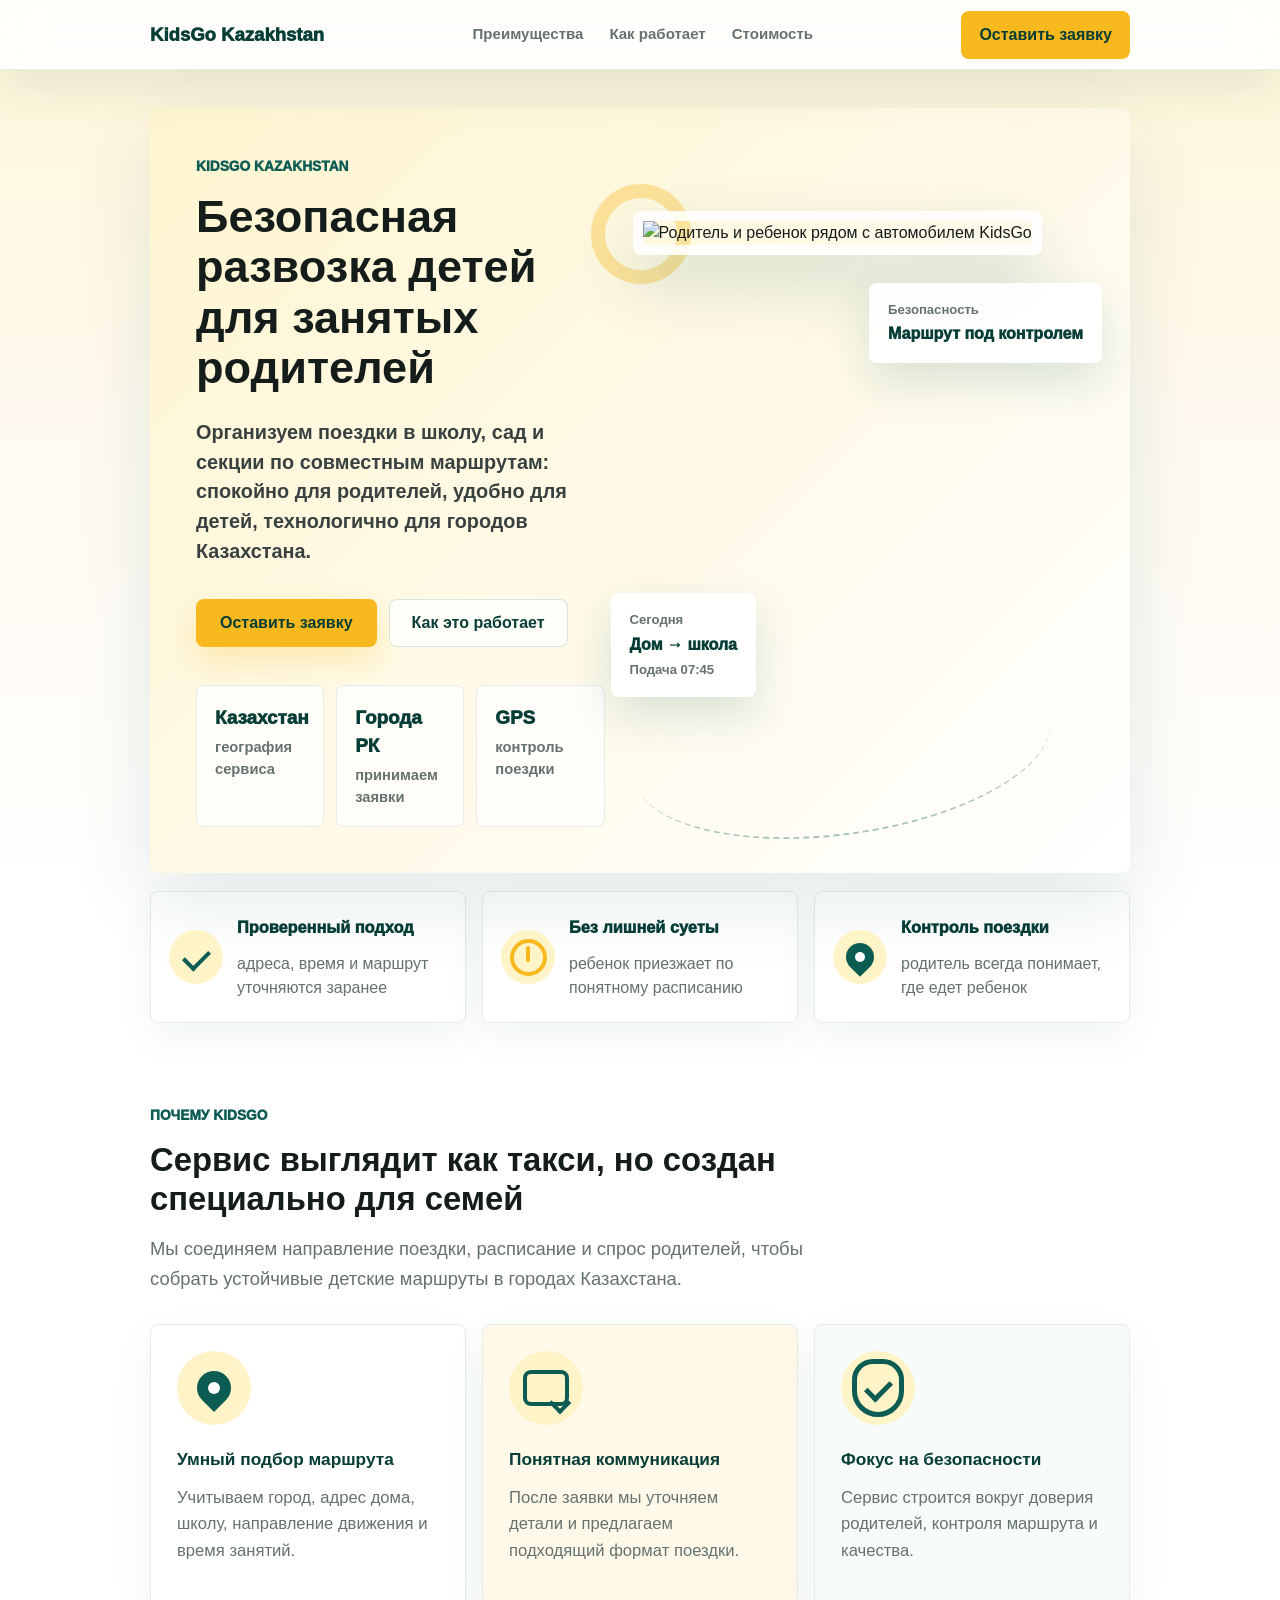
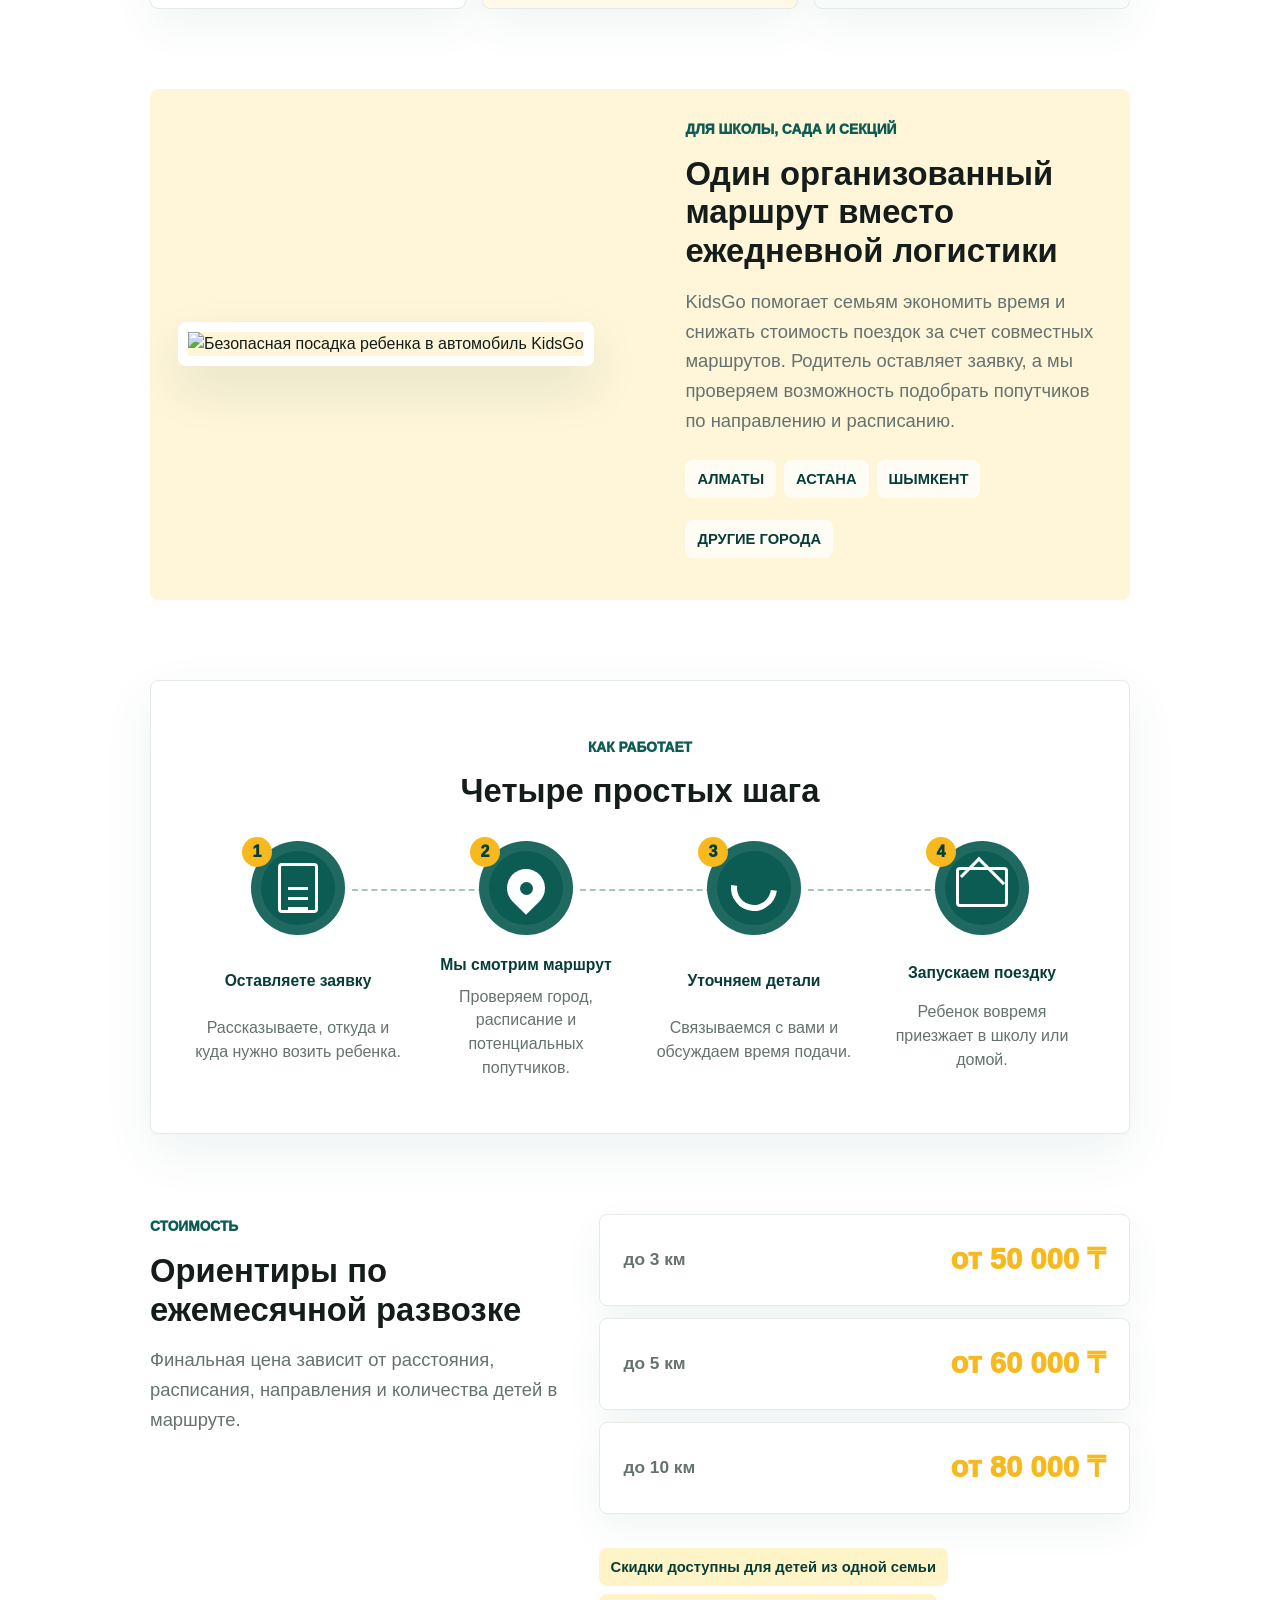
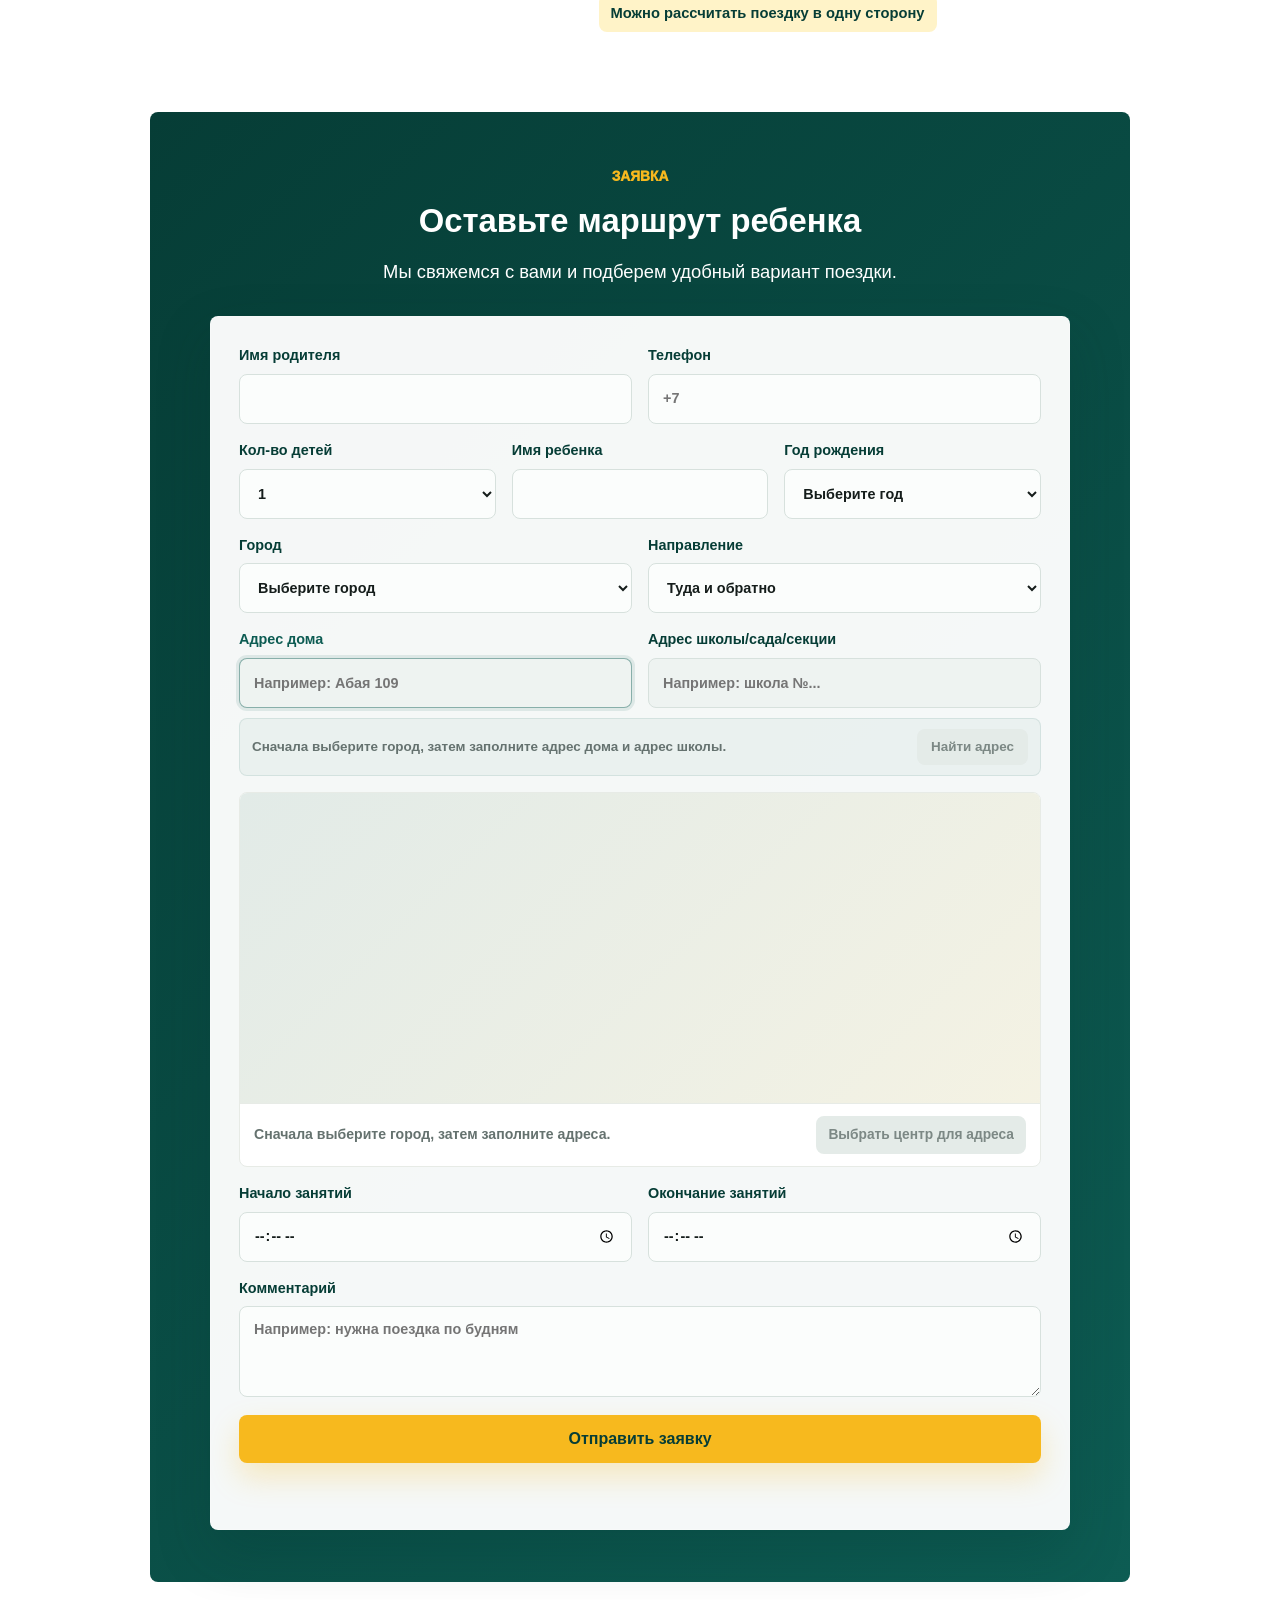
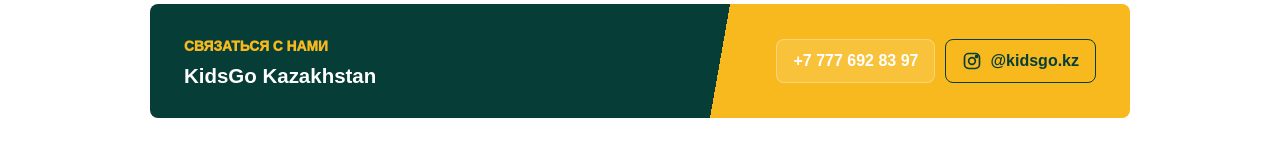
==== commit f903ee6b: "Add files via upload" ====
--- a/index.html
+++ b/index.html
@@ -3,11 +3,81 @@
   <head>
     <meta charset="utf-8" />
     <meta name="viewport" content="width=device-width, initial-scale=1" />
-    <title>KidsGo Kazakhstan</title>
+    <title>Развозка детей в Казахстане - KidsGo | Школа, кружки, секции</title>
     <meta
       name="description"
-      content="KidsGo - современный сервис безопасной развозки детей в школу и домой в Алматы."
-    />
+      content="Безопасная перевозка детей в школу, кружки и секции в городах Казахстана. GPS-контроль, проверенные водители, удобные маршруты и заявка онлайн."
+    />
+    <meta
+      name="keywords"
+      content="развозка детей Казахстан, детское такси Казахстан, перевозка детей Казахстан, трансфер детей Казахстан, школьная развозка, KidsGo Kazakhstan"
+    />
+    <meta name="robots" content="index, follow, max-image-preview:large" />
+    <meta name="author" content="KidsGo Kazakhstan" />
+    <meta name="theme-color" content="#0D5C53" />
+    <link rel="canonical" href="https://kidsgo.kz/" />
+    <meta property="og:type" content="website" />
+    <meta property="og:locale" content="ru_KZ" />
+    <meta property="og:site_name" content="KidsGo Kazakhstan" />
+    <meta
+      property="og:title"
+      content="Развозка детей в Казахстане - KidsGo | Школа, кружки, секции"
+    />
+    <meta
+      property="og:description"
+      content="Безопасная перевозка детей в школу, кружки и секции в городах Казахстана. GPS-контроль, проверенные водители и удобные маршруты."
+    />
+    <meta property="og:url" content="https://kidsgo.kz/" />
+    <meta
+      property="og:image"
+      content="https://kidsgo.kz/assets/hero-parent-car.png"
+    />
+    <meta
+      property="og:image:alt"
+      content="Родитель и ребенок рядом с автомобилем KidsGo"
+    />
+    <meta name="twitter:card" content="summary_large_image" />
+    <meta
+      name="twitter:title"
+      content="Развозка детей в Казахстане - KidsGo | Школа, кружки, секции"
+    />
+    <meta
+      name="twitter:description"
+      content="Безопасная перевозка детей в школу, кружки и секции в городах Казахстана. GPS-контроль, проверенные водители и удобные маршруты."
+    />
+    <meta
+      name="twitter:image"
+      content="https://kidsgo.kz/assets/hero-parent-car.png"
+    />
+    <script type="application/ld+json">
+      {
+        "@context": "https://schema.org",
+        "@type": "LocalBusiness",
+        "name": "KidsGo Kazakhstan",
+        "url": "https://kidsgo.kz/",
+        "image": "https://kidsgo.kz/assets/hero-parent-car.png",
+        "description": "KidsGo Kazakhstan - сервис организованной и безопасной развозки детей в школу, сад и секции в городах Казахстана.",
+        "telephone": "+77776928397",
+        "priceRange": "от 50 000 ₸ в месяц",
+        "areaServed": {
+          "@type": "Country",
+          "name": "Казахстан"
+        },
+        "address": {
+          "@type": "PostalAddress",
+          "addressCountry": "KZ"
+        },
+        "sameAs": ["https://www.instagram.com/kidsgo.kz/"],
+        "makesOffer": {
+          "@type": "Offer",
+          "itemOffered": {
+            "@type": "Service",
+            "name": "Организованная развозка детей",
+            "serviceType": "Детская развозка в школу, сад и секции"
+          }
+        }
+      }
+    </script>
     <link
       rel="stylesheet"
       href="https://unpkg.com/leaflet@1.9.4/dist/leaflet.css"
@@ -35,7 +105,7 @@
             <h1>Безопасная развозка детей для занятых родителей</h1>
             <p>
               Организуем поездки в школу, сад и секции по совместным маршрутам:
-              спокойно для родителей, удобно для детей, технологично для города.
+              спокойно для родителей, удобно для детей, технологично для городов Казахстана.
             </p>
             <div class="hero-actions">
               <a class="primary-action" href="#request">Оставить заявку</a>
@@ -43,12 +113,12 @@
             </div>
             <div class="hero-proof" aria-label="Ключевые показатели">
               <div>
-                <strong>Алматы</strong>
-                <span>старт сервиса</span>
+                <strong>Казахстан</strong>
+                <span>география сервиса</span>
               </div>
               <div>
-                <strong>4 района</strong>
-                <span>в приоритете</span>
+                <strong>Города РК</strong>
+                <span>принимаем заявки</span>
               </div>
               <div>
                 <strong>GPS</strong>
@@ -95,14 +165,14 @@
           <h2>Сервис выглядит как такси, но создан специально для семей</h2>
           <p>
             Мы соединяем направление поездки, расписание и спрос родителей, чтобы
-            собрать устойчивые детские маршруты по Алматы.
+            собрать устойчивые детские маршруты в городах Казахстана.
           </p>
         </div>
         <div class="feature-grid">
           <article>
             <span class="feature-icon route-icon"></span>
             <h3>Умный подбор маршрута</h3>
-            <p>Учитываем район, школу, направление движения и время занятий.</p>
+            <p>Учитываем город, адрес дома, школу, направление движения и время занятий.</p>
           </article>
           <article>
             <span class="feature-icon chat-icon"></span>
@@ -130,10 +200,10 @@
             возможность подобрать попутчиков по направлению и расписанию.
           </p>
           <div class="district-pills">
-            <span>Бостандыкский</span>
-            <span>Медеуский</span>
-            <span>Наурызбайский</span>
-            <span>Ауэзовский</span>
+            <span>Алматы</span>
+            <span>Астана</span>
+            <span>Шымкент</span>
+            <span>Другие города</span>
           </div>
         </div>
       </section>
@@ -154,7 +224,7 @@
             <span>2</span>
             <div class="process-icon route-step"></div>
             <h3>Мы смотрим маршрут</h3>
-            <p>Проверяем район, расписание и потенциальных попутчиков.</p>
+            <p>Проверяем город, расписание и потенциальных попутчиков.</p>
           </article>
           <article>
             <span>3</span>
@@ -224,6 +294,43 @@
                 required
               />
             </label>
+            <label class="field-third">
+              Кол-во детей
+              <select name="childrenCount" required>
+                <option>1</option>
+                <option>2</option>
+                <option>3</option>
+                <option>4</option>
+                <option>5</option>
+                <option>6</option>
+              </select>
+            </label>
+            <label class="field-third">
+              Имя ребенка
+              <input name="childName" required />
+            </label>
+            <label class="field-third">
+              Год рождения
+              <select name="childBirthYear" required>
+                <option value="">Выберите год</option>
+                <option>2023</option>
+                <option>2022</option>
+                <option>2021</option>
+                <option>2020</option>
+                <option>2019</option>
+                <option>2018</option>
+                <option>2017</option>
+                <option>2016</option>
+                <option>2015</option>
+                <option>2014</option>
+                <option>2013</option>
+                <option>2012</option>
+                <option>2011</option>
+                <option>2010</option>
+                <option>2009</option>
+                <option>2008</option>
+              </select>
+            </label>
             <label>
               Город
               <select name="district" required>
@@ -231,51 +338,71 @@
                 <option>Алматы</option>
                 <option>Астана</option>
                 <option>Шымкент</option>
+                <option>Караганда</option>
+                <option>Актобе</option>
+                <option>Атырау</option>
+                <option>Актау</option>
+                <option>Павлодар</option>
+                <option>Усть-Каменогорск</option>
+                <option>Тараз</option>
+                <option>Костанай</option>
+                <option>Кызылорда</option>
+                <option>Уральск</option>
+                <option>Туркестан</option>
                 <option>Другой город Казахстана</option>
               </select>
             </label>
             <label>
-              Имя ребенка
-              <input name="childName" required />
-            </label>
-            <label class="span-2 address-field">
-              Адрес дома
+              Направление
+              <select name="direction" required>
+                <option>Туда и обратно</option>
+                <option>Только в школу/сад/секцию</option>
+                <option>Только домой</option>
+              </select>
+            </label>
+            <label class="address-field address-pair-field" data-address-field="home">
+              <span class="field-title">Адрес дома</span>
               <input
                 name="homeAddress"
                 autocomplete="off"
                 placeholder="Например: Абая 109"
-                data-address-input
+                data-address-input="home"
+                disabled
                 required
               />
+              <div class="address-suggestions" data-address-suggestions="home" hidden></div>
+            </label>
+            <label class="address-field address-pair-field" data-address-field="school">
+              <span class="field-title">Адрес школы/сада/секции</span>
+              <input
+                name="schoolAddress"
+                autocomplete="off"
+                placeholder="Например: школа №..."
+                data-address-input="school"
+                disabled
+                required
+              />
+              <div class="address-suggestions" data-address-suggestions="school" hidden></div>
+            </label>
+            <div class="span-2 address-support">
               <span class="address-status" data-address-status>
-                Начните вводить адрес, затем выберите вариант из списка или точку на карте.
+                Начните вводить адрес дома или школы, затем выберите вариант из списка или точку на карте.
               </span>
               <div class="address-actions">
-                <button type="button" data-search-address>Найти адрес</button>
+                <button type="button" data-search-address disabled>Найти адрес</button>
               </div>
-              <div class="address-suggestions" data-address-suggestions hidden></div>
-            </label>
+            </div>
             <div class="span-2 address-map-shell">
-              <div class="address-map" id="homeMap" aria-label="Карта для выбора адреса дома"></div>
+              <div class="address-map" id="homeMap" aria-label="Карта для выбора адресов дома и школы"></div>
               <div class="map-helper">
-                <span data-map-helper>Если адреса нет в списке, поставьте точку на карте вручную.</span>
-                <button type="button" data-use-map-center>Выбрать центр карты</button>
+                <span data-map-helper>Выберите поле адреса, затем поставьте точку на карте вручную.</span>
+                <button type="button" data-use-map-center disabled>Выбрать центр для адреса</button>
               </div>
               <input type="hidden" name="homeLat" data-home-lat />
               <input type="hidden" name="homeLng" data-home-lng />
-            </div>
-            <label class="span-2">
-              Школа, сад или секция
-              <input name="schoolAddress" required />
-            </label>
-            <label>
-              Направление
-              <select name="direction" required>
-                <option>Туда и обратно</option>
-                <option>Только утром</option>
-                <option>Только домой</option>
-              </select>
-            </label>
+              <input type="hidden" name="schoolLat" data-school-lat />
+              <input type="hidden" name="schoolLng" data-school-lng />
+            </div>
             <label>
               Начало занятий
               <input name="startTime" type="time" required />
@@ -283,10 +410,6 @@
             <label>
               Окончание занятий
               <input name="endTime" type="time" required />
-            </label>
-            <label>
-              Детей в семье
-              <input name="childrenCount" type="number" min="1" max="6" value="1" required />
             </label>
             <label class="span-2">
               Комментарий
--- a/styles.css
+++ b/styles.css
@@ -1804,7 +1804,7 @@
 .landing-header {
   position: sticky;
   top: 0;
-  z-index: 30;
+  z-index: 120;
   display: grid;
   grid-template-columns: auto 1fr auto;
   gap: 22px;
@@ -2541,20 +2541,25 @@
 
 .landing-page .form-grid {
   display: grid;
-  grid-template-columns: repeat(2, minmax(0, 1fr));
+  grid-template-columns: repeat(6, minmax(0, 1fr));
   gap: 16px;
 }
 
 .landing-page label {
   display: grid;
+  grid-column: span 3;
   gap: 7px;
   color: var(--kg-green-dark);
   font-size: 0.9rem;
   font-weight: 870;
 }
 
+.landing-page .field-third {
+  grid-column: span 2;
+}
+
 .landing-page .span-2 {
-  grid-column: span 2;
+  grid-column: span 6;
 }
 
 .landing-page input,
@@ -2583,6 +2588,54 @@
 
 .address-field {
   position: relative;
+  z-index: 20;
+}
+
+.address-field.is-active,
+.address-field:focus-within {
+  z-index: 35;
+}
+
+.address-pair-field {
+  align-content: start;
+}
+
+.address-pair-field .field-title {
+  display: flex;
+  min-height: 20px;
+  align-items: flex-end;
+  white-space: nowrap;
+}
+
+.address-pair-field input {
+  height: 50px;
+}
+
+.address-pair-field.is-active .field-title {
+  color: var(--kg-green);
+}
+
+.address-pair-field.is-active input {
+  border-color: rgba(13, 92, 83, 0.45);
+  box-shadow: 0 0 0 3px rgba(13, 92, 83, 0.1);
+}
+
+.address-pair-field input:disabled {
+  color: rgba(38, 55, 51, 0.58);
+  background: #eef3f1;
+  cursor: not-allowed;
+}
+
+.address-support {
+  display: flex;
+  align-items: center;
+  justify-content: space-between;
+  gap: 12px;
+  margin-top: -6px;
+  padding: 10px 12px;
+  border: 1px solid rgba(13, 92, 83, 0.1);
+  border-radius: 8px;
+  background: rgba(13, 92, 83, 0.045);
 }
 
 .address-status {
@@ -2612,6 +2665,14 @@
 
 .address-actions button:hover {
   background: var(--kg-yellow-dark);
+}
+
+.address-actions button:disabled,
+.map-helper button:disabled {
+  color: rgba(38, 55, 51, 0.55);
+  background: #e4ebe8;
+  box-shadow: none;
+  cursor: not-allowed;
 }
 
 .address-suggestions {
@@ -2704,6 +2765,9 @@
 }
 
 .address-map-shell {
+  position: relative;
+  z-index: 0;
+  isolation: isolate;
   overflow: hidden;
   border: 1px solid var(--kg-line);
   border-radius: 8px;
@@ -2711,6 +2775,8 @@
 }
 
 .address-map {
+  position: relative;
+  z-index: 0;
   height: 310px;
   min-height: 310px;
   background:
@@ -2744,7 +2810,67 @@
 }
 
 .leaflet-container {
+  z-index: 0;
   font-family: inherit;
+}
+
+.address-map .leaflet-pane,
+.address-map .leaflet-control-container {
+  z-index: 1;
+}
+
+.address-map .leaflet-top,
+.address-map .leaflet-bottom {
+  z-index: 2;
+}
+
+.address-marker {
+  display: grid;
+  width: 36px !important;
+  height: 36px !important;
+  place-items: center;
+  background: transparent;
+}
+
+.address-marker span {
+  display: grid;
+  width: 36px;
+  height: 36px;
+  place-items: center;
+  border: 3px solid var(--kg-paper);
+  border-radius: 50% 50% 50% 0;
+  box-shadow: 0 10px 22px rgba(6, 61, 54, 0.24);
+  transform: rotate(-45deg);
+}
+
+.address-marker b {
+  display: grid;
+  width: 21px;
+  height: 21px;
+  place-items: center;
+  border-radius: 50%;
+  font-size: 0.76rem;
+  font-weight: 950;
+  line-height: 1;
+  transform: rotate(45deg);
+}
+
+.address-marker.home-pin span {
+  background: var(--kg-green);
+}
+
+.address-marker.school-pin span {
+  background: var(--kg-yellow);
+}
+
+.address-marker.home-pin b {
+  color: var(--kg-paper);
+  background: var(--kg-green-dark);
+}
+
+.address-marker.school-pin b {
+  color: var(--kg-green-dark);
+  background: var(--kg-paper);
 }
 
 .landing-page .form-submit {
@@ -2967,8 +3093,29 @@
     grid-column: span 1;
   }
 
+  .landing-page label,
+  .landing-page .field-third {
+    grid-column: span 1;
+  }
+
   .landing-page .lead-form {
     padding: 18px;
+  }
+
+  .address-pair-field .field-title {
+    min-height: 0;
+    white-space: normal;
+  }
+
+  .address-support {
+    align-items: stretch;
+    flex-direction: column;
+    margin-top: 0;
+  }
+
+  .address-actions,
+  .address-actions button {
+    width: 100%;
   }
 
   .address-suggestions {
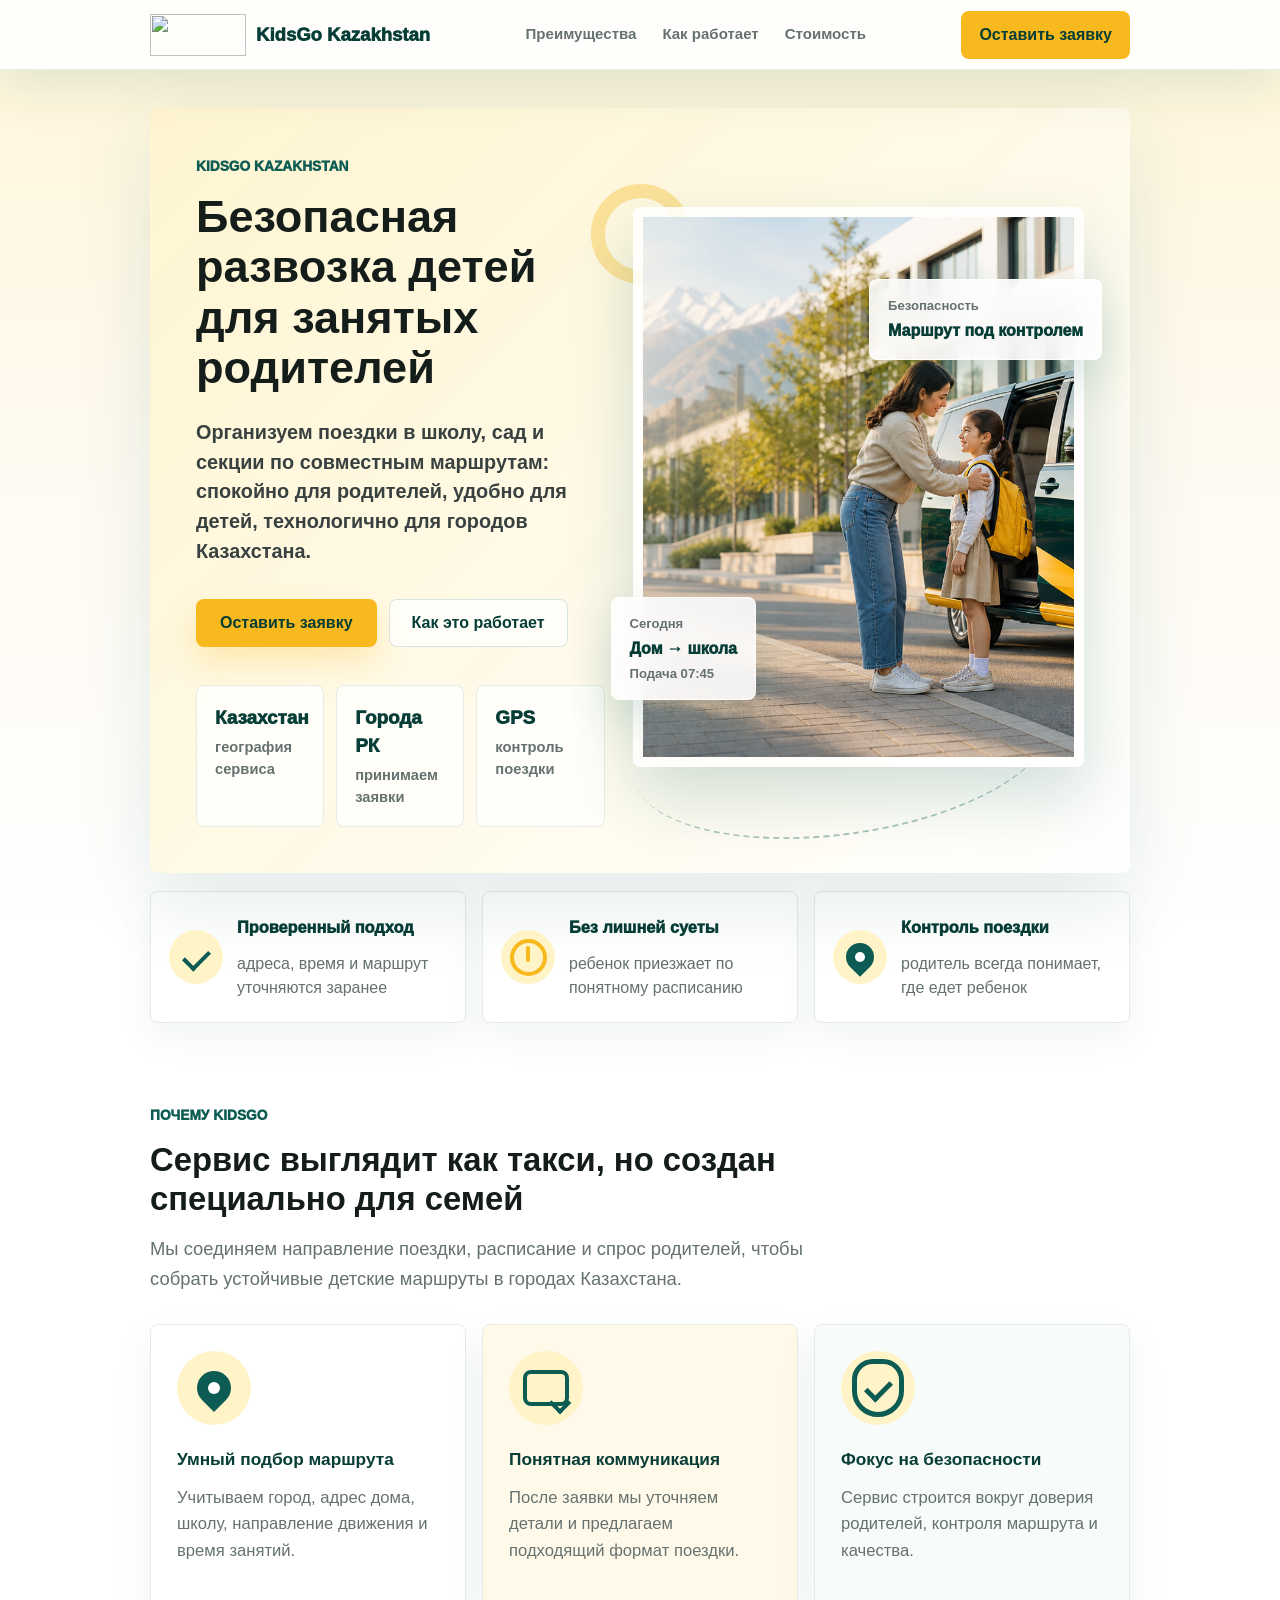
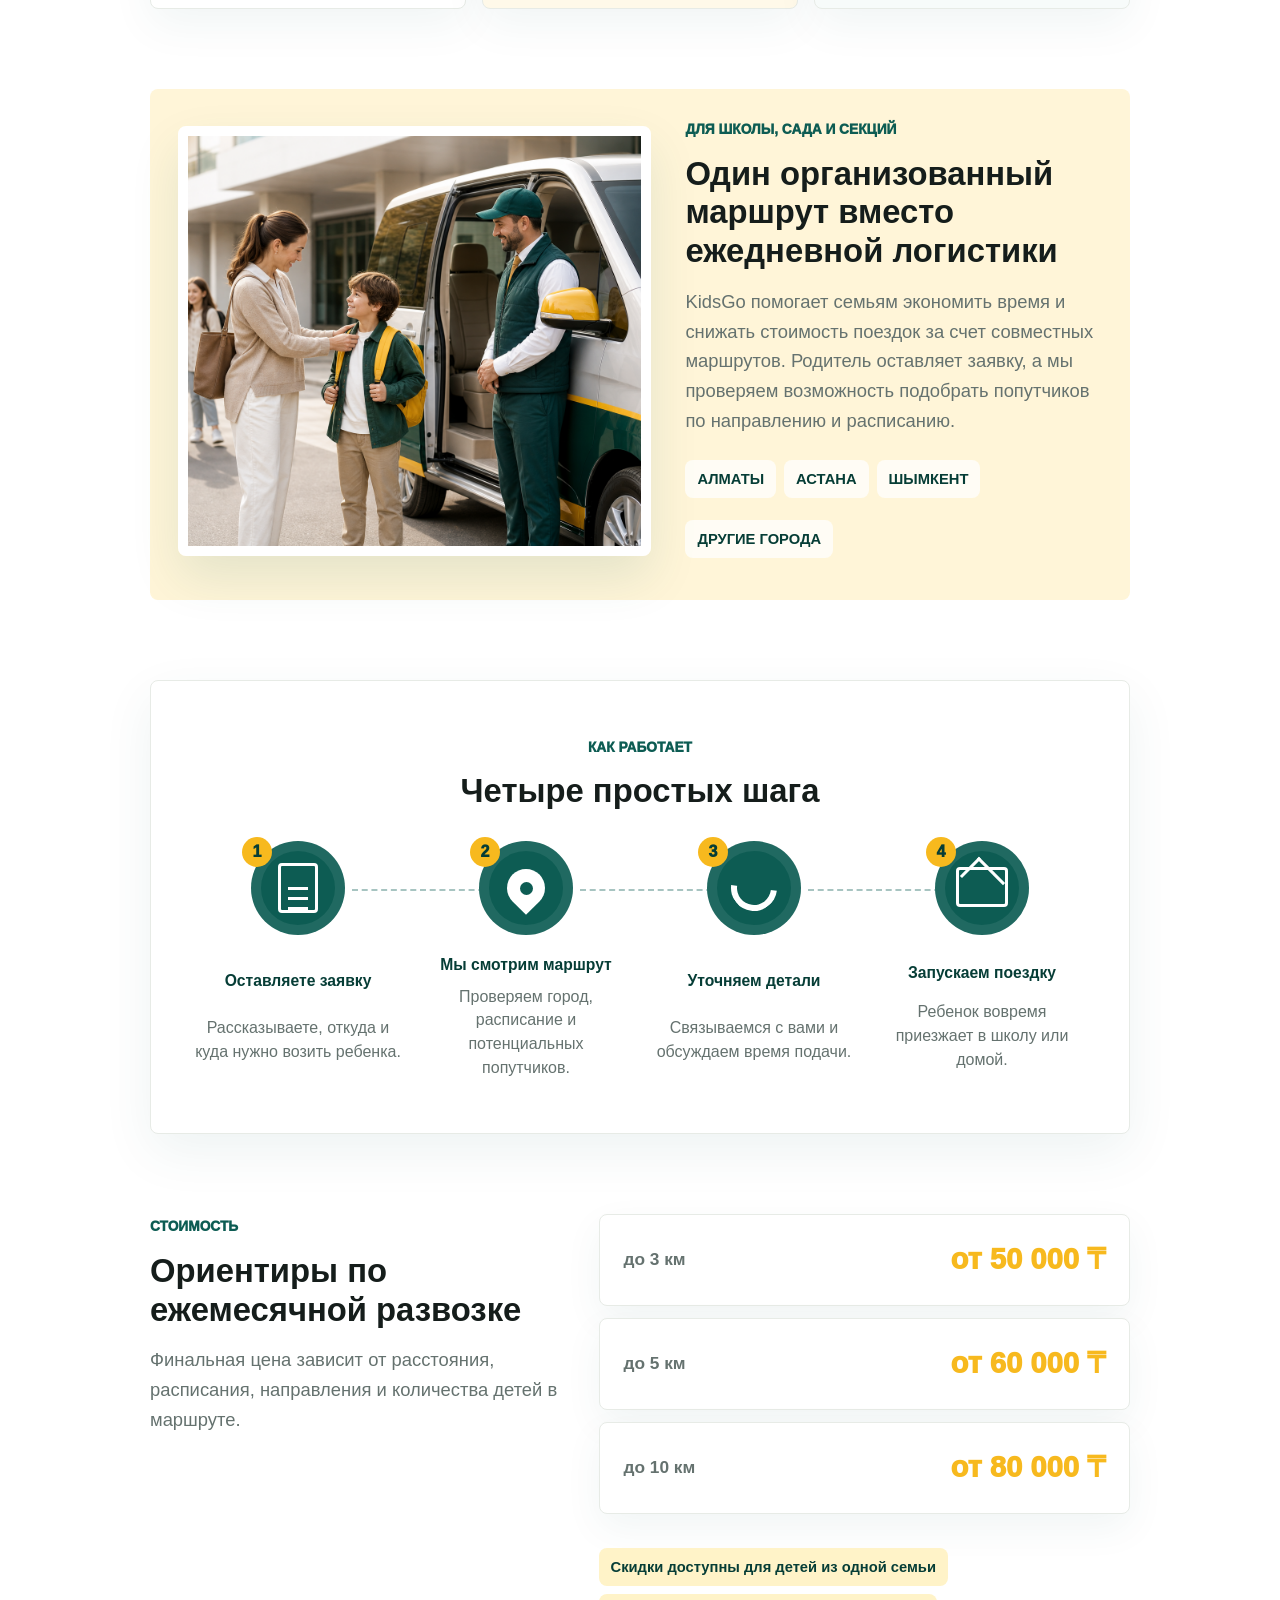
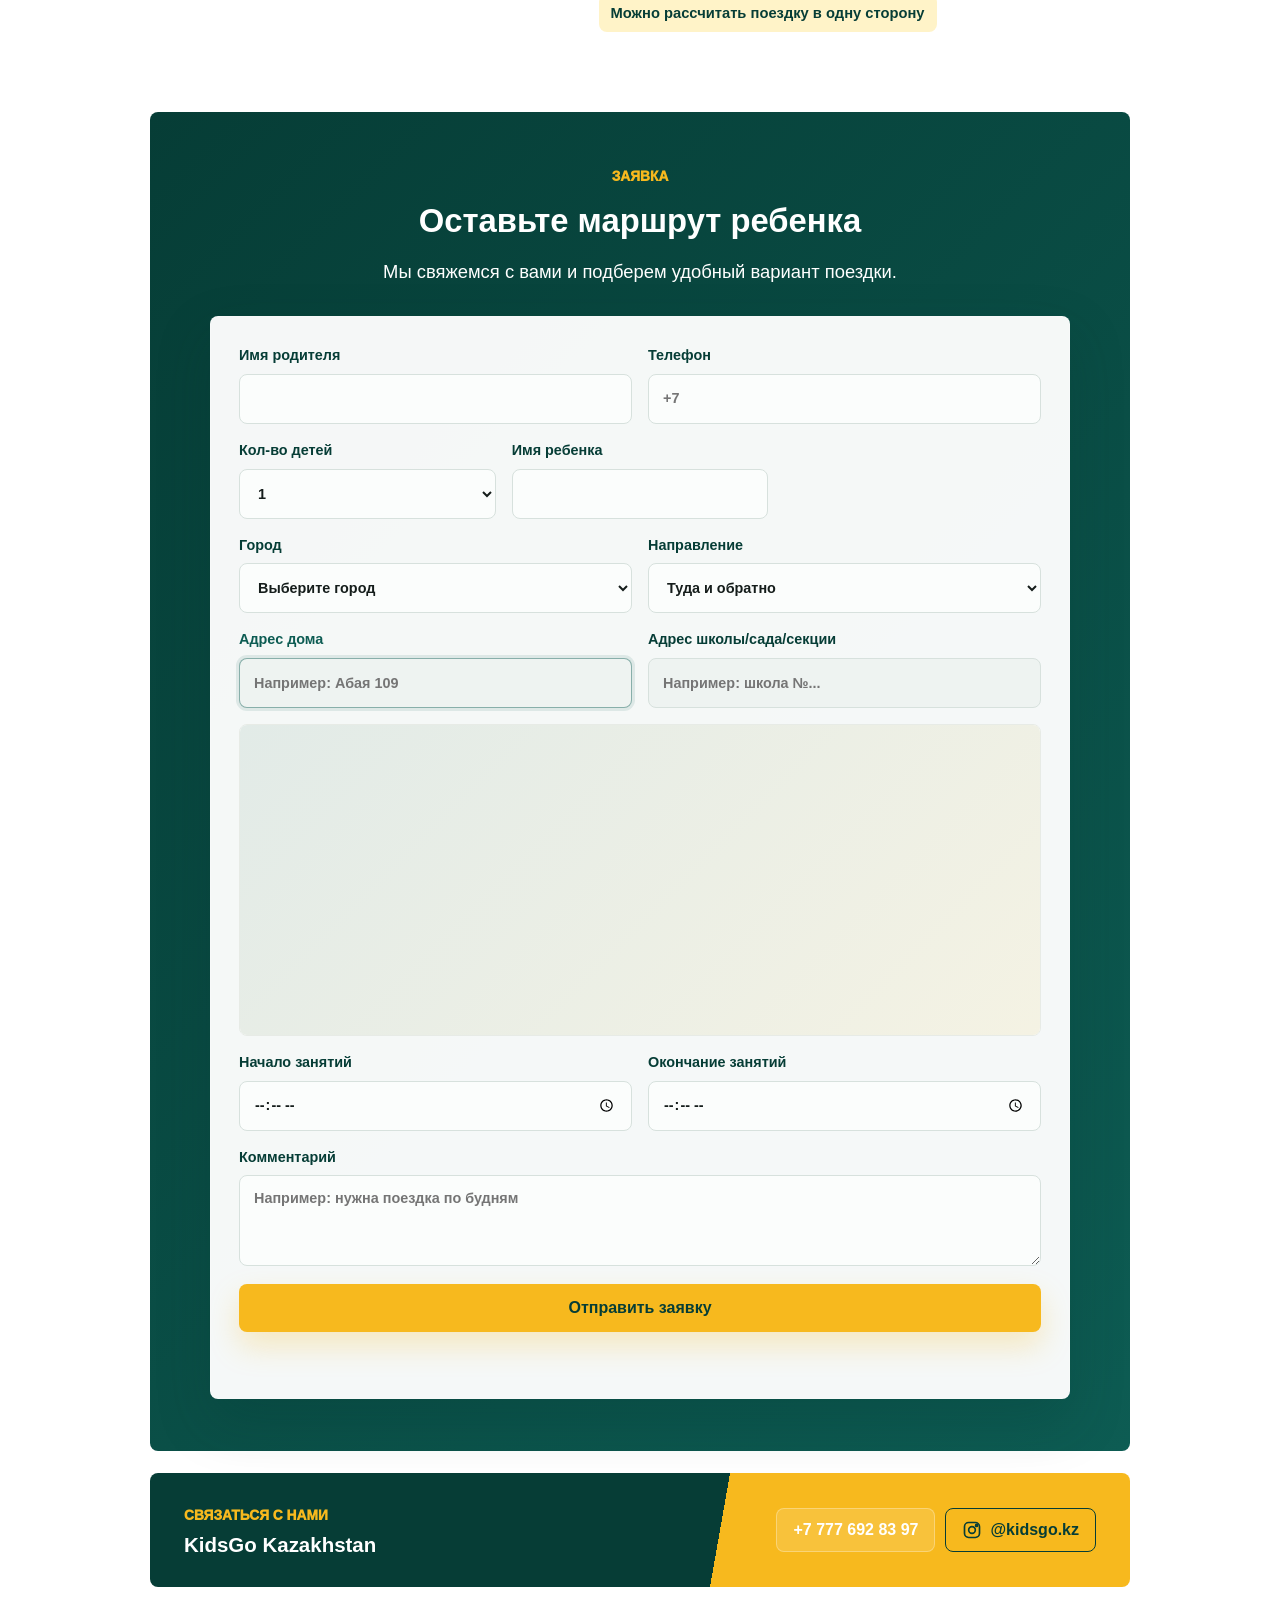
==== commit 8a4c2d6a: "Add files via upload" ====
--- a/index.html
+++ b/index.html
@@ -3,7 +3,7 @@
   <head>
     <meta charset="utf-8" />
     <meta name="viewport" content="width=device-width, initial-scale=1" />
-    <title>Развозка детей в Казахстане - KidsGo | Школа, кружки, секции</title>
+    <title>Развозка детей по Казахстану - KidsGo | Школы, сады, секции</title>
     <meta
       name="description"
       content="Безопасная перевозка детей в школу, кружки и секции в городах Казахстана. GPS-контроль, проверенные водители, удобные маршруты и заявка онлайн."
@@ -15,6 +15,8 @@
     <meta name="robots" content="index, follow, max-image-preview:large" />
     <meta name="author" content="KidsGo Kazakhstan" />
     <meta name="theme-color" content="#0D5C53" />
+    <link rel="icon" href="assets/kidsgo-icon.svg" type="image/svg+xml" />
+    <link rel="shortcut icon" href="assets/kidsgo-icon.svg" type="image/svg+xml" />
     <link rel="canonical" href="https://kidsgo.kz/" />
     <meta property="og:type" content="website" />
     <meta property="og:locale" content="ru_KZ" />
@@ -87,6 +89,7 @@
   <body class="landing-page">
     <header class="landing-header">
       <a class="brand-lockup" href="#top" aria-label="KidsGo Kazakhstan">
+        <img src="assets/kidsgo-logo.svg" alt="" />
         <span>KidsGo Kazakhstan</span>
       </a>
       <nav class="landing-nav" aria-label="Навигация">
@@ -281,7 +284,7 @@
           <div class="form-grid">
             <label>
               Имя родителя
-              <input name="parentName" autocomplete="name" required />
+              <input name="parentName" autocomplete="name" />
             </label>
             <label>
               Телефон
@@ -296,7 +299,7 @@
             </label>
             <label class="field-third">
               Кол-во детей
-              <select name="childrenCount" required>
+              <select name="childrenCount">
                 <option>1</option>
                 <option>2</option>
                 <option>3</option>
@@ -307,29 +310,7 @@
             </label>
             <label class="field-third">
               Имя ребенка
-              <input name="childName" required />
-            </label>
-            <label class="field-third">
-              Год рождения
-              <select name="childBirthYear" required>
-                <option value="">Выберите год</option>
-                <option>2023</option>
-                <option>2022</option>
-                <option>2021</option>
-                <option>2020</option>
-                <option>2019</option>
-                <option>2018</option>
-                <option>2017</option>
-                <option>2016</option>
-                <option>2015</option>
-                <option>2014</option>
-                <option>2013</option>
-                <option>2012</option>
-                <option>2011</option>
-                <option>2010</option>
-                <option>2009</option>
-                <option>2008</option>
-              </select>
+              <input name="childName" />
             </label>
             <label>
               Город
@@ -354,7 +335,7 @@
             </label>
             <label>
               Направление
-              <select name="direction" required>
+              <select name="direction">
                 <option>Туда и обратно</option>
                 <option>Только в школу/сад/секцию</option>
                 <option>Только домой</option>
@@ -368,7 +349,6 @@
                 placeholder="Например: Абая 109"
                 data-address-input="home"
                 disabled
-                required
               />
               <div class="address-suggestions" data-address-suggestions="home" hidden></div>
             </label>
@@ -380,24 +360,12 @@
                 placeholder="Например: школа №..."
                 data-address-input="school"
                 disabled
-                required
               />
               <div class="address-suggestions" data-address-suggestions="school" hidden></div>
             </label>
-            <div class="span-2 address-support">
-              <span class="address-status" data-address-status>
-                Начните вводить адрес дома или школы, затем выберите вариант из списка или точку на карте.
-              </span>
-              <div class="address-actions">
-                <button type="button" data-search-address disabled>Найти адрес</button>
-              </div>
-            </div>
             <div class="span-2 address-map-shell">
+              <span data-address-status hidden></span>
               <div class="address-map" id="homeMap" aria-label="Карта для выбора адресов дома и школы"></div>
-              <div class="map-helper">
-                <span data-map-helper>Выберите поле адреса, затем поставьте точку на карте вручную.</span>
-                <button type="button" data-use-map-center disabled>Выбрать центр для адреса</button>
-              </div>
               <input type="hidden" name="homeLat" data-home-lat />
               <input type="hidden" name="homeLng" data-home-lng />
               <input type="hidden" name="schoolLat" data-school-lat />
@@ -405,11 +373,11 @@
             </div>
             <label>
               Начало занятий
-              <input name="startTime" type="time" required />
+              <input name="startTime" type="time" />
             </label>
             <label>
               Окончание занятий
-              <input name="endTime" type="time" required />
+              <input name="endTime" type="time" />
             </label>
             <label class="span-2">
               Комментарий
--- a/styles.css
+++ b/styles.css
@@ -1824,9 +1824,17 @@
 .brand-lockup {
   display: inline-flex;
   align-items: center;
+  gap: 10px;
   color: var(--kg-green-dark);
   font-size: 1.16rem;
   font-weight: 950;
+}
+
+.brand-lockup img {
+  display: block;
+  width: 96px;
+  height: 42px;
+  object-fit: contain;
 }
 
 .brand-symbol {
@@ -3007,6 +3015,11 @@
     font-size: 1.05rem;
   }
 
+  .brand-lockup img {
+    width: 78px;
+    height: 36px;
+  }
+
   .brand-symbol {
     width: 38px;
     height: 38px;
